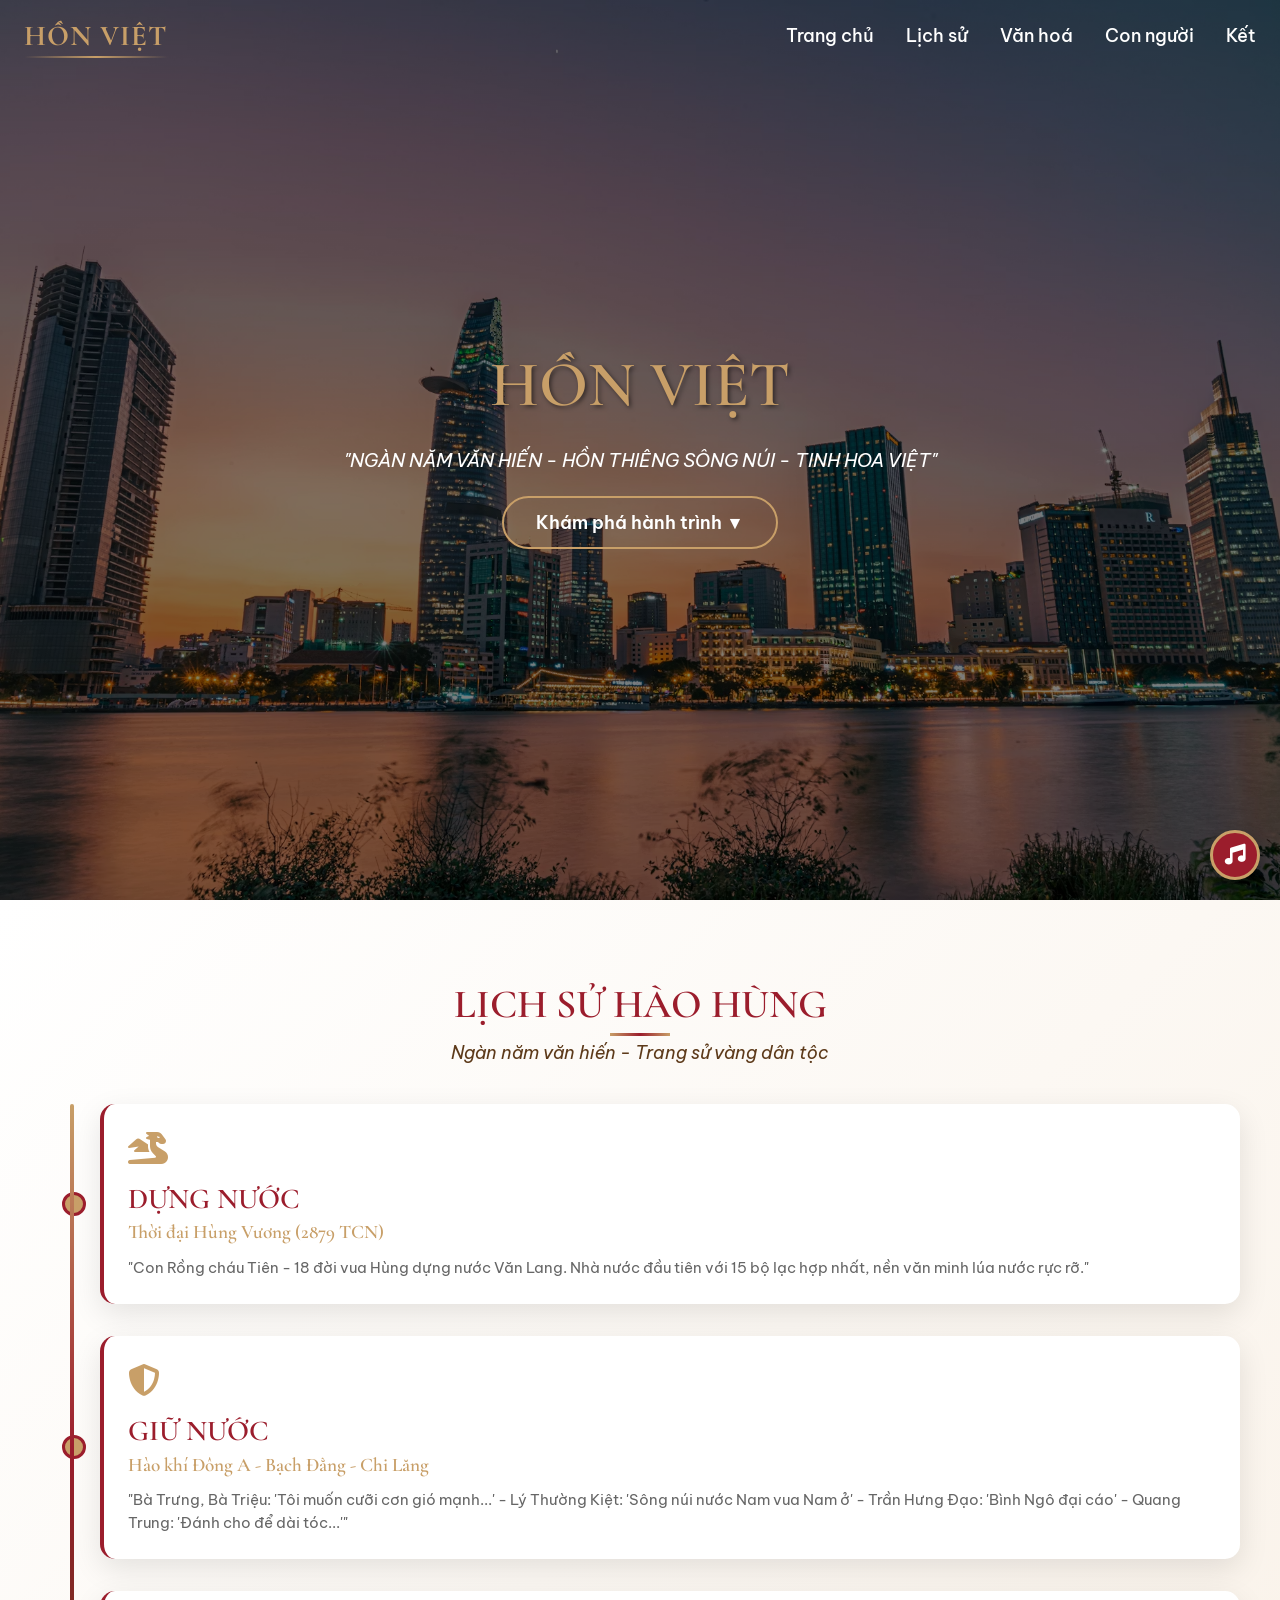
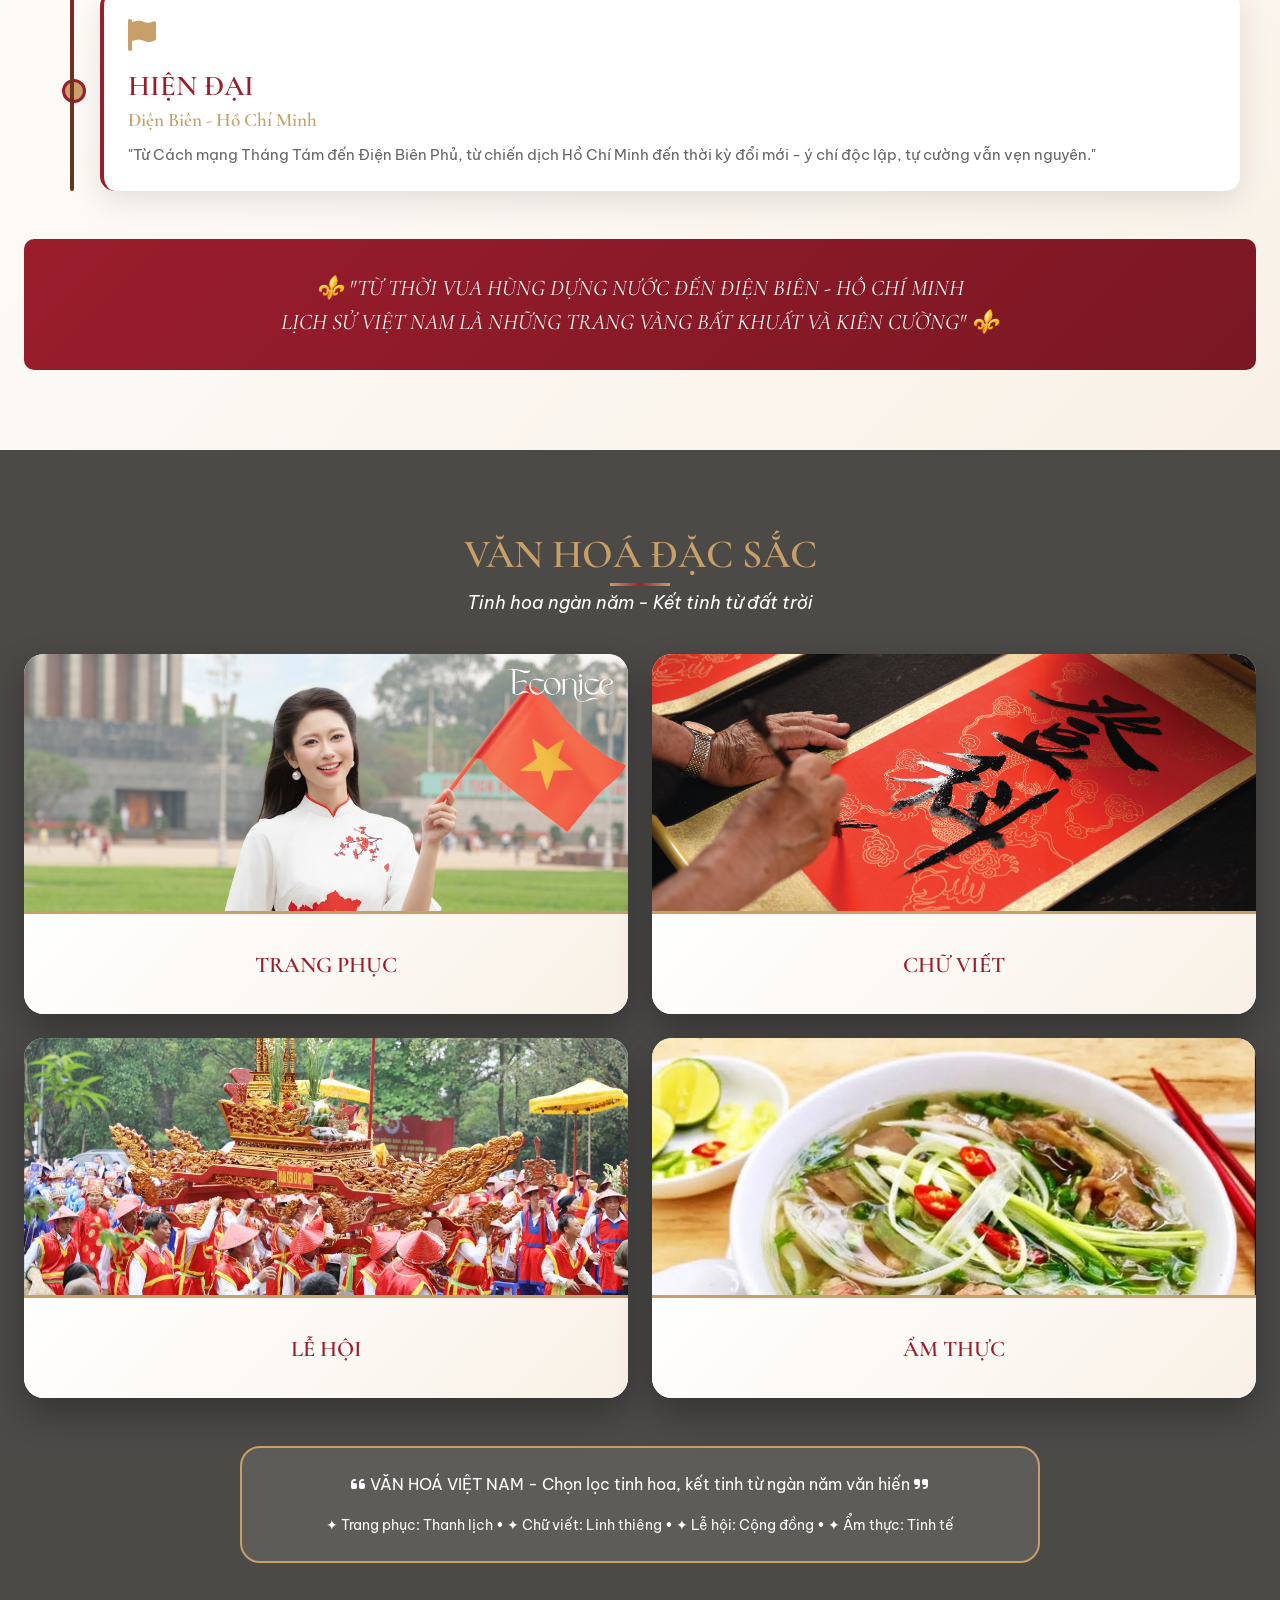
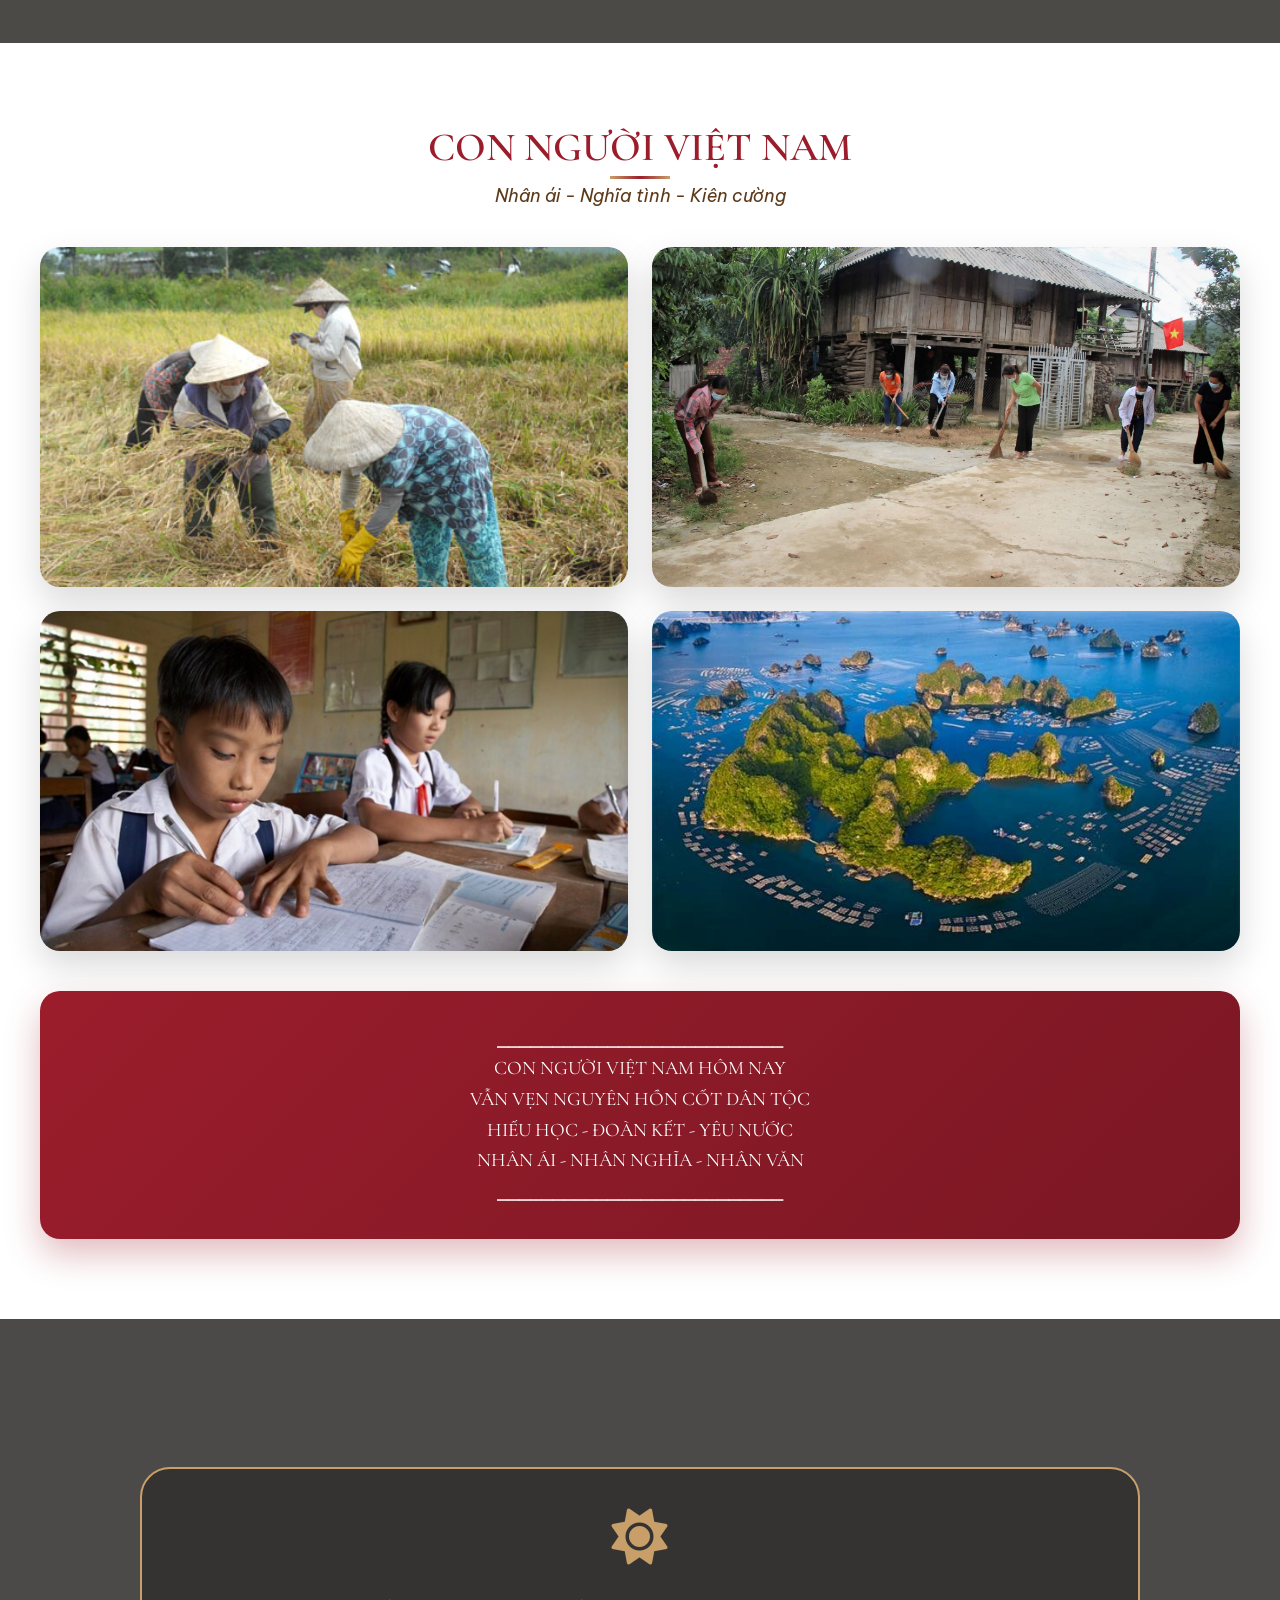
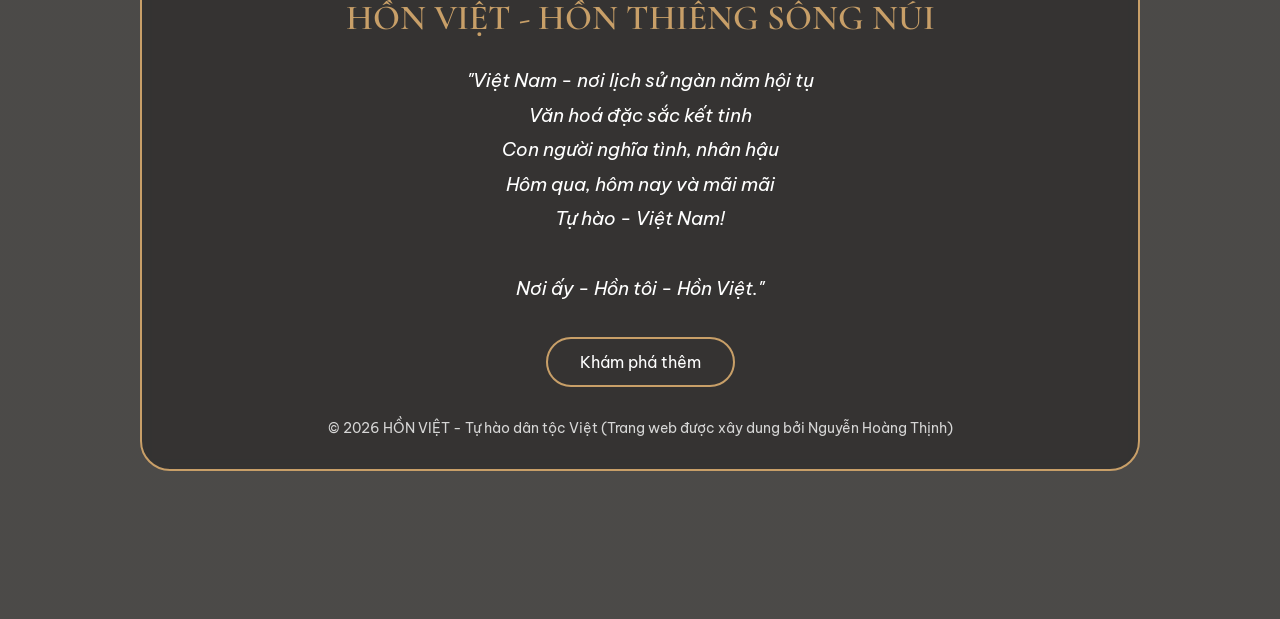
==== HoangThinh/index.html @ 5cba915f "Add files via upload" ====
<!DOCTYPE html>
<html lang="vi">
<head>
    <meta charset="UTF-8">
    <meta name="viewport" content="width=device-width, initial-scale=1.0, maximum-scale=5.0, user-scalable=yes">
    <title>HỒN VIỆT - Tinh hoa dân tộc Việt</title>
    
    <!-- Font Awesome Icons -->
    <link rel="stylesheet" href="https://cdnjs.cloudflare.com/ajax/libs/font-awesome/6.4.0/css/all.min.css">
    
    <!-- Google Fonts -->
    <link href="https://fonts.googleapis.com/css2?family=Be+Vietnam+Pro:wght@300;400;500;600;700&family=Cormorant+Garamond:wght@400;500;600;700&display=swap" rel="stylesheet">
    
    <!-- AOS Animation Library -->
    <link href="https://unpkg.com/aos@2.3.1/dist/aos.css" rel="stylesheet">
    <link rel="icon" href="logo/logo.png" type="image/png">
    <style>
        /* RESET & BASE STYLES */
        * {
            margin: 0;
            padding: 0;
            box-sizing: border-box;
        }

        :root {
            --primary-red: #9B1D2C;
            --primary-gold: #C89F68;
            --primary-brown: #5D3A1A;
            --primary-green: #2B5E2B;
            --light-cream: #FDF8F0;
            --dark: #1E1E1E;
            --text-dark: #2C1810;
        }

        html {
            scroll-behavior: smooth;
        }

        body {
            font-family: 'Be Vietnam Pro', sans-serif;
            color: var(--text-dark);
            background-color: var(--light-cream);
            overflow-x: hidden;
            width: 100%;
        }

        h1, h2, h3, h4 {
            font-family: 'Cormorant Garamond', serif;
            font-weight: 600;
        }

        /* CUSTOM SCROLLBAR */
        ::-webkit-scrollbar {
            width: 6px;
        }

        ::-webkit-scrollbar-track {
            background: var(--light-cream);
        }

        ::-webkit-scrollbar-thumb {
            background: var(--primary-red);
            border-radius: 5px;
        }

        /* NAVIGATION */
        .navbar {
            position: fixed;
            top: 0;
            left: 0;
            width: 100%;
            padding: 1rem 1.5rem;
            display: flex;
            justify-content: space-between;
            align-items: center;
            z-index: 1000;
            transition: all 0.4s ease;
            background: transparent;
        }

        .navbar.scrolled {
            background: rgba(30, 30, 30, 0.95);
            padding: 0.8rem 1.5rem;
            backdrop-filter: blur(10px);
            box-shadow: 0 2px 20px rgba(0,0,0,0.1);
        }

        .logo {
            font-size: 1.8rem;
            font-weight: 700;
            font-family: 'Cormorant Garamond', serif;
            color: var(--primary-gold);
            text-decoration: none;
            letter-spacing: 1px;
            position: relative;
            z-index: 1001;
        }

        .logo::after {
            content: '';
            position: absolute;
            bottom: -5px;
            left: 0;
            width: 100%;
            height: 2px;
            background: linear-gradient(90deg, transparent, var(--primary-gold), transparent);
        }

        /* Hamburger Menu Button */
        .menu-toggle {
            display: none;
            background: transparent;
            border: none;
            color: white;
            font-size: 1.8rem;
            cursor: pointer;
            z-index: 1001;
            transition: all 0.3s ease;
        }

        .nav-links {
            display: flex;
            gap: 2rem;
        }

        .nav-links a {
            color: white;
            text-decoration: none;
            font-size: 1.1rem;
            font-weight: 500;
            transition: all 0.3s ease;
            position: relative;
            padding: 0.5rem 0;
        }

        .nav-links a::before {
            content: '';
            position: absolute;
            bottom: 0;
            left: 0;
            width: 0;
            height: 2px;
            background: var(--primary-gold);
            transition: width 0.3s ease;
        }

        /* SECTIONS */
        section {
            position: relative;
            overflow: hidden;
            width: 100%;
        }

        /* HERO SECTION */
        .hero {
            height: 100vh;
            min-height: 600px;
            background: linear-gradient(rgba(0,0,0,0.5), rgba(0,0,0,0.5)),
                        url('img/nen.png');
            background-size: cover;
            background-position: center;
            background-attachment: scroll;
            display: flex;
            align-items: center;
            justify-content: center;
            text-align: center;
            color: white;
        }

        .hero-content {
            max-width: 800px;
            padding: 1.5rem;
            width: 100%;
        }

        .hero-content h1 {
            font-size: 3.5rem;
            margin-bottom: 0.5rem;
            line-height: 1.2;
            text-shadow: 2px 2px 4px rgba(0,0,0,0.5);
        }

        .hero-content h1 span {
            color: var(--primary-gold);
            display: block;
            font-size: 4rem;
        }

        .hero-content p {
            font-size: 1.2rem;
            margin: 1.5rem 0;
            font-style: italic;
        }

        .hero-btn {
            display: inline-block;
            padding: 0.8rem 2rem;
            background: transparent;
            border: 2px solid var(--primary-gold);
            color: white;
            text-decoration: none;
            font-size: 1.1rem;
            font-weight: 600;
            border-radius: 50px;
            transition: all 0.4s ease;
            position: relative;
            overflow: hidden;
        }

        .hero-btn::before {
            content: '';
            position: absolute;
            top: 0;
            left: -100%;
            width: 100%;
            height: 100%;
            background: var(--primary-gold);
            transition: left 0.4s ease;
            z-index: -1;
        }

        /* SECTION HEADERS */
        .section-header {
            text-align: center;
            margin-bottom: 2.5rem;
            padding: 0 1rem;
        }

        .section-header h2 {
            font-size: 2.5rem;
            color: var(--primary-red);
            margin-bottom: 0.8rem;
            position: relative;
            display: inline-block;
        }

        .section-header h2::after {
            content: '';
            position: absolute;
            bottom: -8px;
            left: 50%;
            transform: translateX(-50%);
            width: 60px;
            height: 3px;
            background: linear-gradient(90deg, var(--primary-gold), var(--primary-red), var(--primary-gold));
        }

        .section-header p {
            font-size: 1.1rem;
            color: var(--primary-brown);
            font-style: italic;
        }

        /* HISTORY SECTION */
        .history {
            padding: 5rem 1.5rem;
            background: linear-gradient(135deg, #fff 0%, #f9f1e7 100%);
        }

        .timeline {
            position: relative;
            max-width: 1200px;
            margin: 0 auto;
        }

        .timeline::after {
            content: '';
            position: absolute;
            width: 4px;
            background: linear-gradient(180deg, var(--primary-gold), var(--primary-red), var(--primary-brown));
            top: 0;
            bottom: 0;
            left: 30px;
            border-radius: 3px;
        }

        .timeline-item {
            padding: 0 0 0 60px;
            position: relative;
            width: 100%;
            margin-bottom: 2rem;
        }

        .timeline-item::before {
            content: '';
            position: absolute;
            width: 18px;
            height: 18px;
            background: var(--primary-gold);
            border: 3px solid var(--primary-red);
            border-radius: 50%;
            top: 50%;
            transform: translateY(-50%);
            left: 22px;
            z-index: 1;
        }

        .timeline-content {
            padding: 1.5rem;
            background: white;
            border-radius: 15px;
            box-shadow: 0 10px 30px rgba(0,0,0,0.1);
            position: relative;
            transition: all 0.3s ease;
            border-left: 4px solid var(--primary-red);
            cursor: pointer;
        }

        .timeline-content:active {
            transform: scale(0.98);
            background: #f9f9f9;
        }

        .timeline-content h3 {
            font-size: 1.8rem;
            color: var(--primary-red);
            margin-bottom: 0.3rem;
        }

        .timeline-content h4 {
            font-size: 1.2rem;
            color: var(--primary-gold);
            margin-bottom: 0.8rem;
        }

        .timeline-content p {
            font-size: 0.95rem;
            line-height: 1.5;
            color: #666;
        }

        .timeline-icon {
            font-size: 2rem;
            color: var(--primary-gold);
            margin-bottom: 0.8rem;
        }

        .history-quote {
            text-align: center;
            margin-top: 3rem;
            padding: 2rem 1rem;
            background: linear-gradient(135deg, var(--primary-red) 0%, #7a1723 100%);
            color: white;
            border-radius: 10px;
        }

        .history-quote p {
            font-size: 1.4rem;
            font-family: 'Cormorant Garamond', serif;
            font-style: italic;
            line-height: 1.5;
        }

        /* CULTURE SECTION */
        .culture {
            padding: 5rem 1.5rem;
            background: url('img/lang_xom.png') fixed;
            background-size: cover;
            background-position: center;
            position: relative;
        }

        .culture::before {
            content: '';
            position: absolute;
            top: 0;
            left: 0;
            width: 100%;
            height: 100%;
            background: rgba(0,0,0,0.7);
        }

        .culture-grid {
            position: relative;
            z-index: 2;
            display: grid;
            grid-template-columns: repeat(2, 1fr);
            gap: 1.5rem;
            max-width: 1400px;
            margin: 0 auto;
        }

        /* CULTURE CARDS - CẢI TIẾN MẶT SAU LÀ ẢNH MỜ */
        .culture-card {
            height: 340px;
            cursor: pointer;
            position: relative;
            perspective: 1500px;
        }

        .card-inner {
            position: relative;
            width: 100%;
            height: 100%;
            text-align: center;
            transition: transform 0.8s;
            transform-style: preserve-3d;
            border-radius: 20px;
            box-shadow: 0 15px 35px rgba(0,0,0,0.3);
        }

        .culture-card.tapped .card-inner {
            transform: rotateY(180deg);
        }

        .card-front, .card-back {
            position: absolute;
            width: 100%;
            height: 100%;
            backface-visibility: hidden;
            border-radius: 20px;
            overflow: hidden;
        }

        .card-front {
            background: white;
            display: flex;
            flex-direction: column;
        }

        .card-front img {
            width: 100%;
            height: 240px;
            object-fit: cover;
            object-position: center top;
            display: block;
            border-bottom: 3px solid var(--primary-gold);
        }

        .card-front h3 {
            padding: 1rem;
            font-size: 1.4rem;
            color: var(--primary-red);
            background: linear-gradient(135deg, #fff, #f9f1e7);
            flex: 1;
            display: flex;
            align-items: center;
            justify-content: center;
            margin: 0;
        }

        /* MẶT SAU - ẢNH MỜ */
        .card-back {
            transform: rotateY(180deg);
            position: relative;
            display: flex;
            flex-direction: column;
            justify-content: center;
            align-items: center;
            text-align: center;
            padding: 1.8rem 1.5rem;
        }

        /* Ảnh nền mờ cho mặt sau */
        .card-back::before {
            content: '';
            position: absolute;
            top: 0;
            left: 0;
            width: 100%;
            height: 100%;
            background-image: inherit; /* Kế thừa ảnh từ thuộc tính style */
            background-size: cover;
            background-position: center;
            background-repeat: no-repeat;
            filter: blur(5px) brightness(0.5); /* Làm mờ và tối ảnh */
            transform: scale(1.1); /* Phóng to nhẹ để tránh viền mờ */
            z-index: 1;
        }

        /* Lớp phủ tối thêm cho chữ nổi bật */
        .card-back::after {
            content: '';
            position: absolute;
            top: 0;
            left: 0;
            width: 100%;
            height: 100%;
            background: rgba(0, 0, 0, 0.4); /* Lớp phủ tối nhẹ */
            z-index: 2;
        }

        /* Nội dung mặt sau */
        .card-back h3, .card-back p {
            position: relative;
            z-index: 3;
            color: white;
            text-shadow: 2px 2px 4px rgba(0, 0, 0, 0.7); /* Đổ bóng cho chữ */
        }

        .card-back h3 {
            font-size: 1.6rem;
            margin-bottom: 1rem;
            border-bottom: 2px solid var(--primary-gold);
            padding-bottom: 0.5rem;
            width: 100%;
        }

        .card-back p {
            font-size: 0.95rem;
            line-height: 1.6;
            font-style: italic;
        }

        .culture-quote {
            position: relative;
            z-index: 2;
            max-width: 800px;
            margin: 3rem auto 0;
            background: rgba(255,255,255,0.1);
            backdrop-filter: blur(10px);
            border: 2px solid var(--primary-gold);
            border-radius: 20px;
            padding: 1.5rem;
            color: white;
            text-align: center;
        }

        .culture-quote p {
            font-size: 1rem;
            line-height: 1.6;
        }

        /* PEOPLE SECTION */
        .people {
            padding: 5rem 1.5rem;
            background: white;
        }

        .people-grid {
            display: grid;
            grid-template-columns: repeat(2, 1fr);
            gap: 1.5rem;
            max-width: 1200px;
            margin: 0 auto;
        }

        .people-card {
            position: relative;
            height: 320px;
            overflow: hidden;
            border-radius: 20px;
            box-shadow: 0 15px 35px rgba(0,0,0,0.15);
            cursor: pointer;
        }

        .people-card img {
            width: 100%;
            height: 100%;
            object-fit: cover;
            object-position: center top;
            transition: transform 0.8s ease;
            display: block;
        }

        .people-card.tapped img {
            transform: scale(1.1);
        }

        .people-card.tapped .people-overlay {
            bottom: 0;
        }

        .people-overlay {
            position: absolute;
            bottom: -100%;
            left: 0;
            width: 100%;
            padding: 1.5rem 1rem;
            background: linear-gradient(to top, rgba(155,29,44,0.98), rgba(155,29,44,0.8));
            color: white;
            transition: bottom 0.5s ease;
            text-align: center;
        }

        .people-overlay h3 {
            font-size: 1.3rem;
            margin-bottom: 0.5rem;
            color: var(--primary-gold);
        }

        .people-overlay p {
            font-size: 0.9rem;
            line-height: 1.4;
            margin-bottom: 0;
            font-style: italic;
        }

        .people-quote {
            grid-column: span 2;
            text-align: center;
            padding: 2rem 1.5rem;
            background: linear-gradient(135deg, var(--primary-red) 0%, #7a1723 100%);
            color: white;
            border-radius: 20px;
            margin-top: 1rem;
            box-shadow: 0 15px 35px rgba(155,29,44,0.3);
        }

        .people-quote p {
            font-size: 1.2rem;
            font-family: 'Cormorant Garamond', serif;
            line-height: 1.6;
        }

        /* CONCLUSION SECTION */
        .conclusion {
            min-height: 100vh;
            height: auto;
            background: linear-gradient(rgba(0,0,0,0.7), rgba(0,0,0,0.7)),
                        url('anh-cua-ban/vietnam-dep.jpg');
            background-size: cover;
            background-position: center;
            background-attachment: scroll;
            display: flex;
            align-items: center;
            justify-content: center;
            text-align: center;
            color: white;
            padding: 5rem 1rem;
        }

        .conclusion-content {
            max-width: 1000px;
            padding: 2rem;
            width: 100%;
            background: rgba(0,0,0,0.3);
            backdrop-filter: blur(5px);
            border-radius: 30px;
            border: 2px solid var(--primary-gold);
        }

        .conclusion-icon {
            font-size: 3.5rem;
            color: var(--primary-gold);
            margin-bottom: 1.5rem;
        }

        .conclusion-content h2 {
            font-size: 2.2rem;
            margin-bottom: 1.5rem;
            color: var(--primary-gold);
        }

        .conclusion-content p {
            font-size: 1.2rem;
            line-height: 1.8;
            margin-bottom: 2rem;
            font-style: italic;
        }

        .conclusion-buttons {
            display: flex;
            gap: 1rem;
            justify-content: center;
            flex-wrap: wrap;
        }

        .conclusion-btn {
            padding: 0.8rem 2rem;
            border: 2px solid var(--primary-gold);
            color: white;
            text-decoration: none;
            font-size: 1rem;
            border-radius: 50px;
            transition: all 0.4s ease;
            background: transparent;
            cursor: pointer;
        }

        .conclusion-btn-primary {
            background: var(--primary-gold);
            color: var(--dark);
            border: none;
        }

        .copyright {
            margin-top: 2rem;
            font-size: 0.9rem;
            opacity: 0.8;
        }

        /* MUSIC PLAYER */
        .music-player {
            position: fixed;
            bottom: 20px;
            right: 20px;
            z-index: 1000;
        }

        .music-btn {
            width: 50px;
            height: 50px;
            border-radius: 50%;
            background: var(--primary-red);
            border: 3px solid var(--primary-gold);
            color: white;
            font-size: 1.3rem;
            cursor: pointer;
            transition: all 0.4s ease;
            box-shadow: 0 5px 15px rgba(0,0,0,0.3);
        }

        .music-btn:active {
            transform: scale(0.9);
        }

        /* LOADING ANIMATION */
        .loading {
            position: fixed;
            top: 0;
            left: 0;
            width: 100%;
            height: 100%;
            background: var(--light-cream);
            display: flex;
            justify-content: center;
            align-items: center;
            z-index: 9999;
            transition: opacity 0.5s ease;
        }

        .loading.hidden {
            opacity: 0;
            pointer-events: none;
        }

        .loading-spinner {
            width: 60px;
            height: 60px;
            border: 5px solid var(--primary-gold);
            border-top-color: var(--primary-red);
            border-radius: 50%;
            animation: spin 1s linear infinite;
        }

        @keyframes spin {
            to { transform: rotate(360deg); }
        }

        /* HOVER STYLES */
        @media (hover: hover) and (pointer: fine) {
            .nav-links a:hover::before {
                width: 100%;
            }
            
            .nav-links a:hover {
                color: var(--primary-gold);
            }
            
            .hero-btn:hover::before {
                left: 0;
            }
            
            .hero-btn:hover {
                color: var(--dark);
            }
            
            .timeline-content:hover {
                transform: translateY(-5px);
                box-shadow: 0 20px 40px rgba(155,29,44,0.2);
            }
            
            .culture-card:hover .card-inner {
                transform: rotateY(180deg);
            }
            
            .people-card:hover .people-overlay {
                bottom: 0;
            }
            
            .people-card:hover img {
                transform: scale(1.1);
            }
            
            .conclusion-btn:hover {
                background: var(--primary-gold);
                color: var(--dark);
                transform: translateY(-3px);
                box-shadow: 0 10px 20px rgba(200,159,104,0.3);
            }
            
            .music-btn:hover {
                transform: scale(1.1) rotate(360deg);
                background: var(--primary-gold);
            }
        }

        /* RESPONSIVE STYLES */
        @media (max-width: 768px) {
            .menu-toggle {
                display: block;
            }

            .nav-links {
                position: fixed;
                top: 0;
                right: -100%;
                width: 70%;
                max-width: 300px;
                height: 100vh;
                background: rgba(30, 30, 30, 0.98);
                backdrop-filter: blur(10px);
                flex-direction: column;
                justify-content: center;
                align-items: center;
                gap: 2rem;
                transition: right 0.3s ease;
                padding: 2rem;
                box-shadow: -5px 0 20px rgba(0,0,0,0.3);
            }

            .nav-links.active {
                right: 0;
            }

            .nav-links a {
                font-size: 1.2rem;
            }

            .menu-overlay {
                position: fixed;
                top: 0;
                left: 0;
                width: 100%;
                height: 100%;
                background: rgba(0,0,0,0.5);
                z-index: 999;
                opacity: 0;
                visibility: hidden;
                transition: all 0.3s ease;
            }

            .menu-overlay.active {
                opacity: 1;
                visibility: visible;
            }
        }

        @media (max-width: 640px) {
            .navbar {
                padding: 0.8rem 1rem;
            }
            
            .logo {
                font-size: 1.5rem;
            }
            
            .hero-content h1 {
                font-size: 2.5rem;
            }
            
            .hero-content h1 span {
                font-size: 3rem;
            }
            
            .hero-content p {
                font-size: 1rem;
            }
            
            .section-header h2 {
                font-size: 2rem;
            }
            
            .section-header p {
                font-size: 0.95rem;
            }
            
            .culture-grid {
                grid-template-columns: 1fr;
                gap: 1rem;
            }
            
            .culture-card {
                height: 300px;
            }
            
            .card-front img {
                height: 200px;
            }
            
            .card-front h3 {
                font-size: 1.2rem;
                padding: 0.8rem;
            }
            
            .card-back {
                padding: 1.5rem 1rem;
            }
            
            .card-back h3 {
                font-size: 1.4rem;
            }
            
            .people-grid {
                grid-template-columns: 1fr;
                gap: 1rem;
            }
            
            .people-card {
                height: 280px;
            }
            
            .people-quote {
                grid-column: span 1;
            }
            
            .people-quote p {
                font-size: 1rem;
            }
            
            .conclusion-content {
                padding: 1.5rem;
            }
            
            .conclusion-content h2 {
                font-size: 1.8rem;
            }
            
            .conclusion-content p {
                font-size: 1rem;
                line-height: 1.6;
            }
            
            .conclusion-buttons {
                flex-direction: column;
                align-items: center;
            }
            
            .conclusion-btn {
                width: 100%;
                max-width: 250px;
                padding: 0.7rem 1.5rem;
            }
        }

        @media (min-width: 641px) and (max-width: 768px) {
            .culture-card {
                height: 320px;
            }
            
            .card-front img {
                height: 220px;
            }
            
            .people-card {
                height: 300px;
            }
        }

        @media (min-width: 1200px) {
            .culture-card {
                height: 360px;
            }
            
            .card-front img {
                height: 260px;
            }
            
            .people-card {
                height: 340px;
            }
        }
    </style>
</head>
<body>
    <!-- LOADING SCREEN -->
    <div class="loading" id="loading">
        <div class="loading-spinner"></div>
    </div>

    <!-- NAVIGATION -->
    <nav class="navbar" id="navbar">
        <a href="#" class="logo">HỒN VIỆT</a>
        
        <!-- Hamburger Menu Button -->
        <button class="menu-toggle" id="menuToggle">
            <i class="fas fa-bars"></i>
        </button>

        <div class="nav-links" id="navLinks">
            <a href="#home">Trang chủ</a>
            <a href="#history">Lịch sử</a>
            <a href="#culture">Văn hoá</a>
            <a href="#people">Con người</a>
            <a href="#conclusion">Kết</a>
        </div>
    </nav>

    <!-- Menu Overlay -->
    <div class="menu-overlay" id="menuOverlay"></div>

    <!-- HERO SECTION -->
    <section class="hero" id="home">
        <div class="hero-content">
            <h1 data-aos="fade-up">
                <span>HỒN VIỆT</span>
            </h1>
            <p data-aos="fade-up" data-aos-delay="200">"NGÀN NĂM VĂN HIẾN - HỒN THIÊNG SÔNG NÚI - TINH HOA VIỆT"</p>
            <a href="#history" class="hero-btn" data-aos="fade-up" data-aos-delay="400">Khám phá hành trình ▼</a>
        </div>
    </section>

    <!-- HISTORY SECTION -->
    <section class="history" id="history">
        <div class="section-header" data-aos="fade-up">
            <h2>LỊCH SỬ HÀO HÙNG</h2>
            <p>Ngàn năm văn hiến - Trang sử vàng dân tộc</p>
        </div>

        <div class="timeline">
            <div class="timeline-item" data-aos="fade-right">
                <div class="timeline-content" onclick="alert('Thời đại Hùng Vương - 2879 TCN: Nhà nước đầu tiên của dân tộc')">
                    <div class="timeline-icon">
                        <i class="fas fa-dragon"></i>
                    </div>
                    <h3>DỰNG NƯỚC</h3>
                    <h4>Thời đại Hùng Vương (2879 TCN)</h4>
                    <p>"Con Rồng cháu Tiên - 18 đời vua Hùng dựng nước Văn Lang. Nhà nước đầu tiên với 15 bộ lạc hợp nhất, nền văn minh lúa nước rực rỡ."</p>
                </div>
            </div>

            <div class="timeline-item" data-aos="fade-left">
                <div class="timeline-content" onclick="alert('Các cuộc kháng chiến vĩ đại: Bạch Đằng, Chi Lăng, Đống Đa...')">
                    <div class="timeline-icon">
                        <i class="fas fa-shield-alt"></i>
                    </div>
                    <h3>GIỮ NƯỚC</h3>
                    <h4>Hào khí Đông A - Bạch Đằng - Chi Lăng</h4>
                    <p>"Bà Trưng, Bà Triệu: 'Tôi muốn cưỡi cơn gió mạnh...' - Lý Thường Kiệt: 'Sông núi nước Nam vua Nam ở' - Trần Hưng Đạo: 'Bình Ngô đại cáo' - Quang Trung: 'Đánh cho để dài tóc...'"</p>
                </div>
            </div>

            <div class="timeline-item" data-aos="fade-right">
                <div class="timeline-content" onclick="alert('Thời đại Hồ Chí Minh: Điện Biên Phủ, Độc lập, Thống nhất')">
                    <div class="timeline-icon">
                        <i class="fas fa-flag"></i>
                    </div>
                    <h3>HIỆN ĐẠI</h3>
                    <h4>Điện Biên - Hồ Chí Minh</h4>
                    <p>"Từ Cách mạng Tháng Tám đến Điện Biên Phủ, từ chiến dịch Hồ Chí Minh đến thời kỳ đổi mới - ý chí độc lập, tự cường vẫn vẹn nguyên."</p>
                </div>
            </div>
        </div>

        <div class="history-quote" data-aos="zoom-in">
            <p>⚜️ "TỪ THỜI VUA HÙNG DỰNG NƯỚC ĐẾN ĐIỆN BIÊN - HỒ CHÍ MINH<br>LỊCH SỬ VIỆT NAM LÀ NHỮNG TRANG VÀNG BẤT KHUẤT VÀ KIÊN CƯỜNG" ⚜️</p>
        </div>
    </section>

    <!-- CULTURE SECTION - MẶT SAU LÀ ẢNH MỜ -->
    <section class="culture" id="culture">
        <div class="section-header" data-aos="fade-up">
            <h2 style="color: var(--primary-gold);">VĂN HOÁ ĐẶC SẮC</h2>
            <p style="color: white;">Tinh hoa ngàn năm - Kết tinh từ đất trời</p>
        </div>

        <div class="culture-grid">
            <div class="culture-card" data-aos="flip-left">
                <div class="card-inner">
                    <div class="card-front">
                        <img src="img/aodai.png" alt="Áo dài" loading="lazy">
                        <h3>TRANG PHỤC</h3>
                    </div>
                    <div class="card-back" style="background-image: url('img/aodai.png');">
                        <!-- Ảnh nền mờ tự động hiển thị từ CSS ::before -->
                        <h3>ÁO DÀI</h3>
                        <p>"Tinh hoa hội tụ - Sự giao thoa giữa truyền thống và hiện đại. Vẻ đẹp dịu dàng, thanh lịch của người phụ nữ Việt."</p>
                    </div>
                </div>
            </div>

            <div class="culture-card" data-aos="flip-left" data-aos-delay="100">
                <div class="card-inner">
                    <div class="card-front">
                        <img src="img/chu_han.png" alt="Thư pháp" loading="lazy">
                        <h3>CHỮ VIẾT</h3>
                    </div>
                    <div class="card-back" style="background-image: url('img/chu_han.png');">
                        <h3>THƯ PHÁP</h3>
                        <p>"Linh hồn ngôn ngữ - Từ chữ Hán Nôm đến chữ Quốc ngữ. Lưu giữ tinh hoa ngàn đời cha ông."</p>
                    </div>
                </div>
            </div>

            <div class="culture-card" data-aos="flip-left" data-aos-delay="200">
                <div class="card-inner">
                    <div class="card-front">
                        <img src="img/gio_to2.png" alt="Lễ hội" loading="lazy">
                        <h3>LỄ HỘI</h3>
                    </div>
                    <div class="card-back" style="background-image: url('img/gio_to.png');">
                        <h3>GIỖ TỔ HÙNG VƯƠNG</h3>
                        <p>"Đạo lý uống nước nhớ nguồn - Kết nối quá khứ với hiện tại, linh thiêng và cộng đồng."</p>
                    </div>
                </div>
            </div>

            <div class="culture-card" data-aos="flip-left" data-aos-delay="300">
                <div class="card-inner">
                    <div class="card-front">
                        <img src="img/pho.png" alt="Phở" loading="lazy">
                        <h3>ẨM THỰC</h3>
                    </div>
                    <div class="card-back" style="background-image: url('img/pho.png');">
                        <h3>PHỞ - QUỐC HỒN</h3>
                        <p>"Tinh hoa đất trời - Tinh tế trong từng nguyên liệu, đậm đà hương vị quê hương."</p>
                    </div>
                </div>
            </div>
        </div>

        <div class="culture-quote" data-aos="fade-up">
            <p><i class="fas fa-quote-left"></i> VĂN HOÁ VIỆT NAM - Chọn lọc tinh hoa, kết tinh từ ngàn năm văn hiến <i class="fas fa-quote-right"></i></p>
            <p style="margin-top: 1rem; font-size: 0.9rem;">✦ Trang phục: Thanh lịch • ✦ Chữ viết: Linh thiêng • ✦ Lễ hội: Cộng đồng • ✦ Ẩm thực: Tinh tế</p>
        </div>
    </section>

    <!-- PEOPLE SECTION -->
    <section class="people" id="people">
        <div class="section-header" data-aos="fade-up">
            <h2>CON NGƯỜI VIỆT NAM</h2>
            <p>Nhân ái - Nghĩa tình - Kiên cường</p>
        </div>

        <div class="people-grid">
            <div class="people-card" data-aos="zoom-in">
                <img src="img/nong_dan.png" alt="Người nông dân" loading="lazy">
                <div class="people-overlay">
                    <h3>CHĂM CHỈ - CẦN CÙ</h3>
                    <p>"Từ ruộng đồng đến công xưởng, bàn tay và khối óc người Việt không ngừng sáng tạo."</p>
                </div>
            </div>

            <div class="people-card" data-aos="zoom-in" data-aos-delay="100">
                <img src="img/doan_ket.png" alt="Làng xóm" loading="lazy">
                <div class="people-overlay">
                    <h3>ĐOÀN KẾT</h3>
                    <p>"Lá lành đùm lá rách - Tình làng nghĩa xóm, tương thân tương ái."</p>
                </div>
            </div>

            <div class="people-card" data-aos="zoom-in">
                <img src="img/hoc_sinh.png" alt="Học sinh" loading="lazy">
                <div class="people-overlay">
                    <h3>HIẾU HỌC</h3>
                    <p>"Tôn sư trọng đạo - Một thời 'Khoa cử' cha ông, ngày nay vươn ra thế giới."</p>
                </div>
            </div>

            <div class="people-card" data-aos="zoom-in" data-aos-delay="200">
                <img src="img/bien_dao.png" alt="Biển đảo" loading="lazy">
                <div class="people-overlay">
                    <h3>YÊU NƯỚC</h3>
                    <p>"Âm thầm mà mạnh liệt - Sẵn sàng hy sinh vì màu cờ sắc áo."</p>
                </div>
            </div>

            <div class="people-quote" data-aos="fade-up">
                <p>⎯⎯⎯⎯⎯⎯⎯⎯⎯⎯⎯⎯⎯⎯⎯⎯⎯⎯⎯⎯⎯⎯⎯⎯⎯⎯<br>
                CON NGƯỜI VIỆT NAM HÔM NAY<br>
                VẪN VẸN NGUYÊN HỒN CỐT DÂN TỘC<br>
                HIẾU HỌC - ĐOÀN KẾT - YÊU NƯỚC<br>
                NHÂN ÁI - NHÂN NGHĨA - NHÂN VĂN<br>
                ⎯⎯⎯⎯⎯⎯⎯⎯⎯⎯⎯⎯⎯⎯⎯⎯⎯⎯⎯⎯⎯⎯⎯⎯⎯⎯</p>
            </div>
        </div>
    </section>

    <!-- CONCLUSION SECTION -->
    <section class="conclusion" id="conclusion">
        <div class="conclusion-content" data-aos="fade-up">
            <div class="conclusion-icon">
                <i class="fas fa-sun"></i>
            </div>
            <h2>HỒN VIỆT - HỒN THIÊNG SÔNG NÚI</h2>
            <p>"Việt Nam - nơi lịch sử ngàn năm hội tụ<br>
            Văn hoá đặc sắc kết tinh<br>
            Con người nghĩa tình, nhân hậu<br>
            Hôm qua, hôm nay và mãi mãi<br>
            Tự hào - Việt Nam!<br><br>
            Nơi ấy - Hồn tôi - Hồn Việt."</p>
            
            <div class="conclusion-buttons">
                <a href="#home" class="conclusion-btn">Khám phá thêm</a>
            </div>
            
            <div class="copyright">
                © 2026 HỒN VIỆT - Tự hào dân tộc Việt (Trang web được xây dung bởi Nguyễn Hoàng Thịnh)
            </div>
        </div>
    </section>

    <!-- MUSIC PLAYER -->
    <div class="music-player">
        <button class="music-btn" id="musicBtn">
            <i class="fas fa-music" id="musicIcon"></i>
        </button>
    </div>

    <!-- AUDIO ELEMENT -->
    <audio id="backgroundMusic" loop>
        <source src="music/nhac.mp3" type="audio/mpeg">
    </audio>

    <!-- SCRIPTS -->
    <script src="https://unpkg.com/aos@2.3.1/dist/aos.js"></script>
    
    <script>
        // Initialize AOS
        AOS.init({
            duration: 800,
            once: true,
            offset: 50,
            disable: window.innerWidth < 640
        });

        // Loading screen
        window.addEventListener('load', function() {
            setTimeout(function() {
                document.getElementById('loading').classList.add('hidden');
            }, 800);
        });

        // Navbar scroll effect
        window.addEventListener('scroll', function() {
            const navbar = document.getElementById('navbar');
            if (window.scrollY > 50) {
                navbar.classList.add('scrolled');
            } else {
                navbar.classList.remove('scrolled');
            }
        });

        // Mobile Menu Toggle
        const menuToggle = document.getElementById('menuToggle');
        const navLinks = document.getElementById('navLinks');
        const menuOverlay = document.getElementById('menuOverlay');
        const menuIcon = menuToggle.querySelector('i');

        function toggleMenu() {
            navLinks.classList.toggle('active');
            menuOverlay.classList.toggle('active');
            
            if (navLinks.classList.contains('active')) {
                menuIcon.classList.remove('fa-bars');
                menuIcon.classList.add('fa-times');
                document.body.style.overflow = 'hidden';
            } else {
                menuIcon.classList.remove('fa-times');
                menuIcon.classList.add('fa-bars');
                document.body.style.overflow = '';
            }
        }

        menuToggle.addEventListener('click', toggleMenu);
        menuOverlay.addEventListener('click', toggleMenu);

        navLinks.querySelectorAll('a').forEach(link => {
            link.addEventListener('click', () => {
                if (navLinks.classList.contains('active')) {
                    toggleMenu();
                }
            });
        });

        window.addEventListener('resize', function() {
            if (window.innerWidth > 768) {
                navLinks.classList.remove('active');
                menuOverlay.classList.remove('active');
                menuIcon.classList.remove('fa-times');
                menuIcon.classList.add('fa-bars');
                document.body.style.overflow = '';
            }
        });

        // Smooth scroll
        document.querySelectorAll('a[href^="#"]').forEach(anchor => {
            anchor.addEventListener('click', function(e) {
                e.preventDefault();
                const target = document.querySelector(this.getAttribute('href'));
                if (target) {
                    target.scrollIntoView({
                        behavior: 'smooth',
                        block: 'start'
                    });
                }
            });
        });

        // Music player
        let isPlaying = false;
        const music = document.getElementById('backgroundMusic');
        const musicBtn = document.getElementById('musicBtn');
        const musicIcon = document.getElementById('musicIcon');

        musicBtn.addEventListener('click', function() {
            if (isPlaying) {
                music.pause();
                musicIcon.classList.remove('fa-pause');
                musicIcon.classList.add('fa-music');
            } else {
                music.play().catch(e => console.log("Autoplay prevented:", e));
                musicIcon.classList.remove('fa-music');
                musicIcon.classList.add('fa-pause');
            }
            isPlaying = !isPlaying;
        });

        // Dynamic year
        const yearElement = document.querySelector('.copyright');
        if (yearElement) {
            const currentYear = new Date().getFullYear();
            yearElement.innerHTML = yearElement.innerHTML.replace('2024', currentYear);
        }

        // Active navigation
        const sections = document.querySelectorAll('section');
        const navLinks2 = document.querySelectorAll('.nav-links a');

        window.addEventListener('scroll', () => {
            let current = '';
            const scrollPos = window.pageYOffset + 100;
            
            sections.forEach(section => {
                const sectionTop = section.offsetTop;
                const sectionBottom = sectionTop + section.clientHeight;
                
                if (scrollPos >= sectionTop && scrollPos < sectionBottom) {
                    current = section.getAttribute('id');
                }
            });

            navLinks2.forEach(link => {
                link.classList.remove('active');
                if (link.getAttribute('href') === `#${current}`) {
                    link.classList.add('active');
                }
            });
        });

        // XỬ LÝ TOUCH CHO MOBILE
        const isMobile = window.matchMedia("(max-width: 768px)").matches;
        
        if (isMobile) {
            // Xử lý culture cards
            const cultureCards = document.querySelectorAll('.culture-card');
            cultureCards.forEach(card => {
                card.addEventListener('click', function(e) {
                    e.preventDefault();
                    e.stopPropagation();
                    
                    if (this.classList.contains('tapped')) {
                        this.classList.remove('tapped');
                    } else {
                        cultureCards.forEach(c => c.classList.remove('tapped'));
                        this.classList.add('tapped');
                    }
                });
            });

            // Xử lý people cards
            const peopleCards = document.querySelectorAll('.people-card');
            peopleCards.forEach(card => {
                card.addEventListener('click', function(e) {
                    e.preventDefault();
                    e.stopPropagation();
                    
                    if (this.classList.contains('tapped')) {
                        this.classList.remove('tapped');
                    } else {
                        peopleCards.forEach(c => c.classList.remove('tapped'));
                        this.classList.add('tapped');
                    }
                });
            });

            // Click outside để tắt tapped
            document.addEventListener('click', function(e) {
                if (!e.target.closest('.culture-card')) {
                    cultureCards.forEach(c => c.classList.remove('tapped'));
                }
                if (!e.target.closest('.people-card')) {
                    peopleCards.forEach(c => c.classList.remove('tapped'));
                }
            });
        }

        // Parallax cho desktop
        if (window.innerWidth > 768) {
            window.addEventListener('scroll', () => {
                const scrolled = window.pageYOffset;
                const hero = document.querySelector('.hero');
                if (hero) {
                    hero.style.backgroundPositionY = scrolled * 0.5 + 'px';
                }
            });
        }
    </script>
</body>
</html>
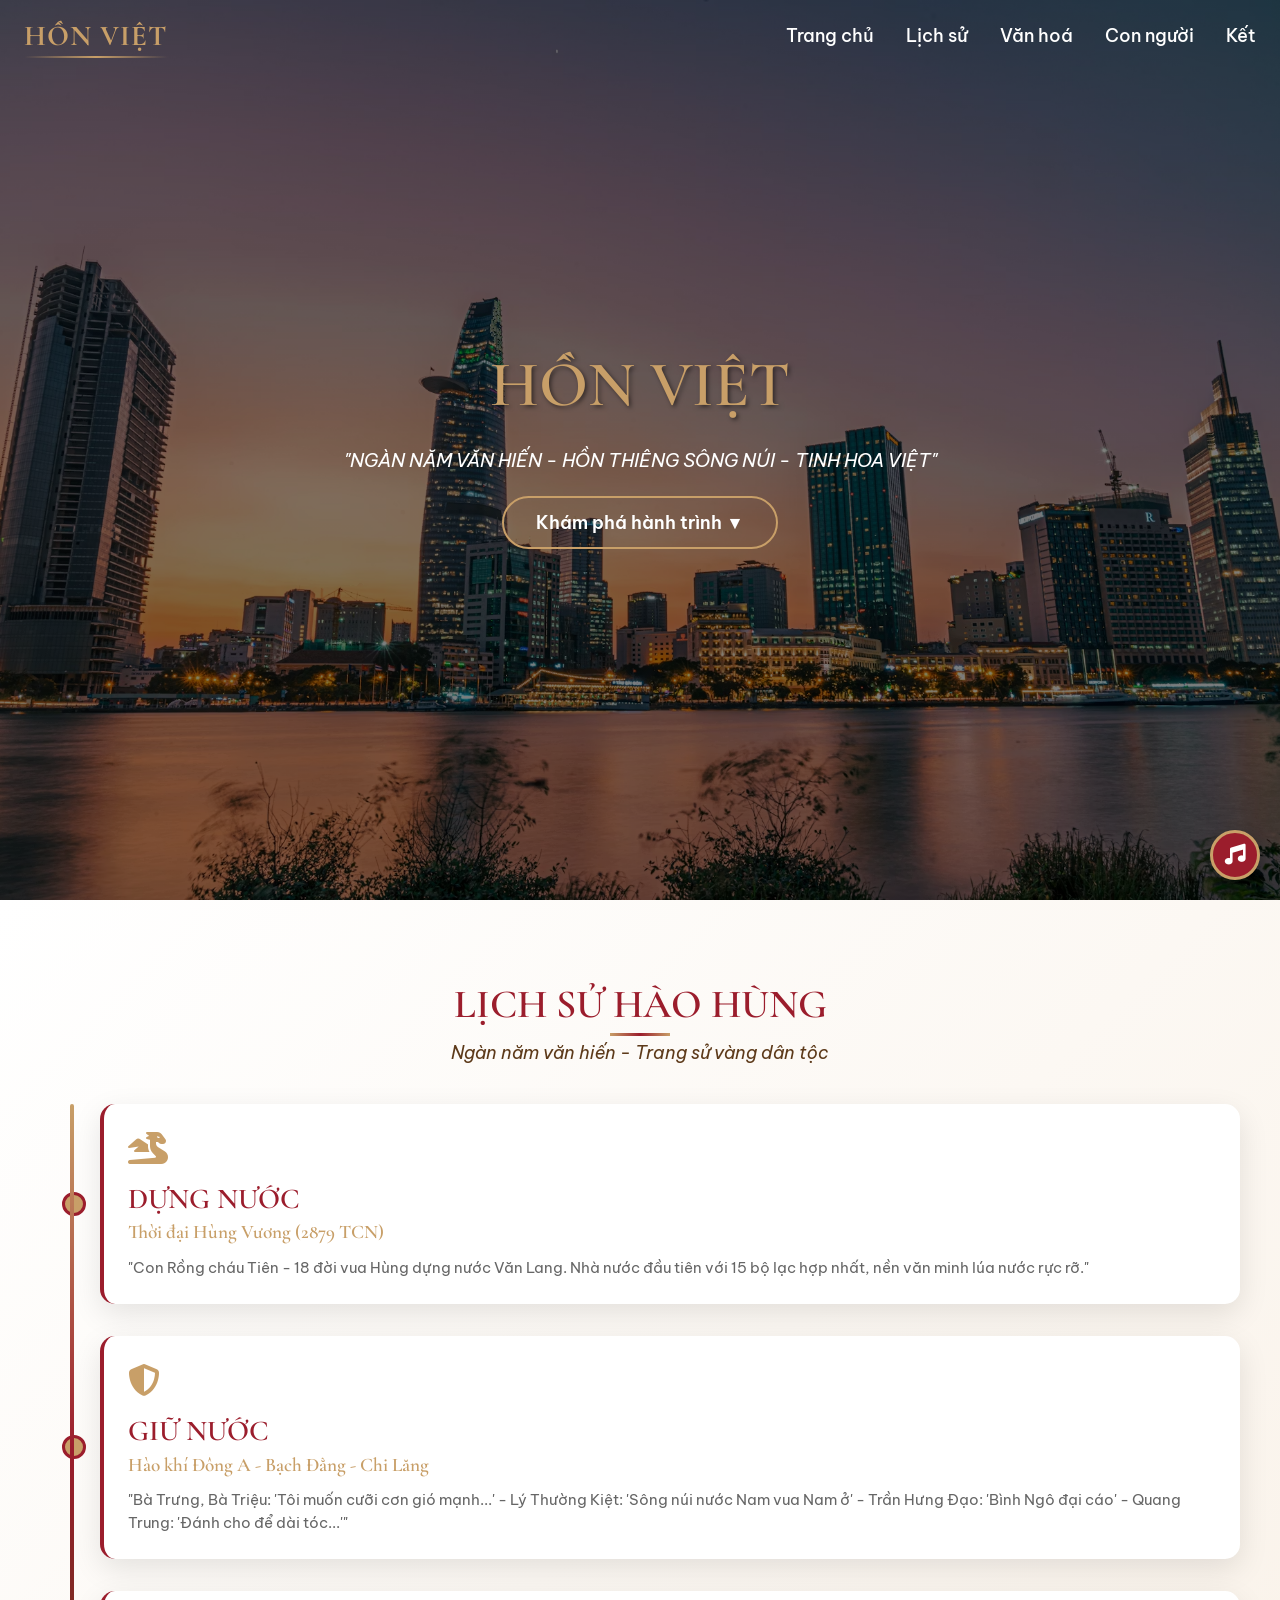
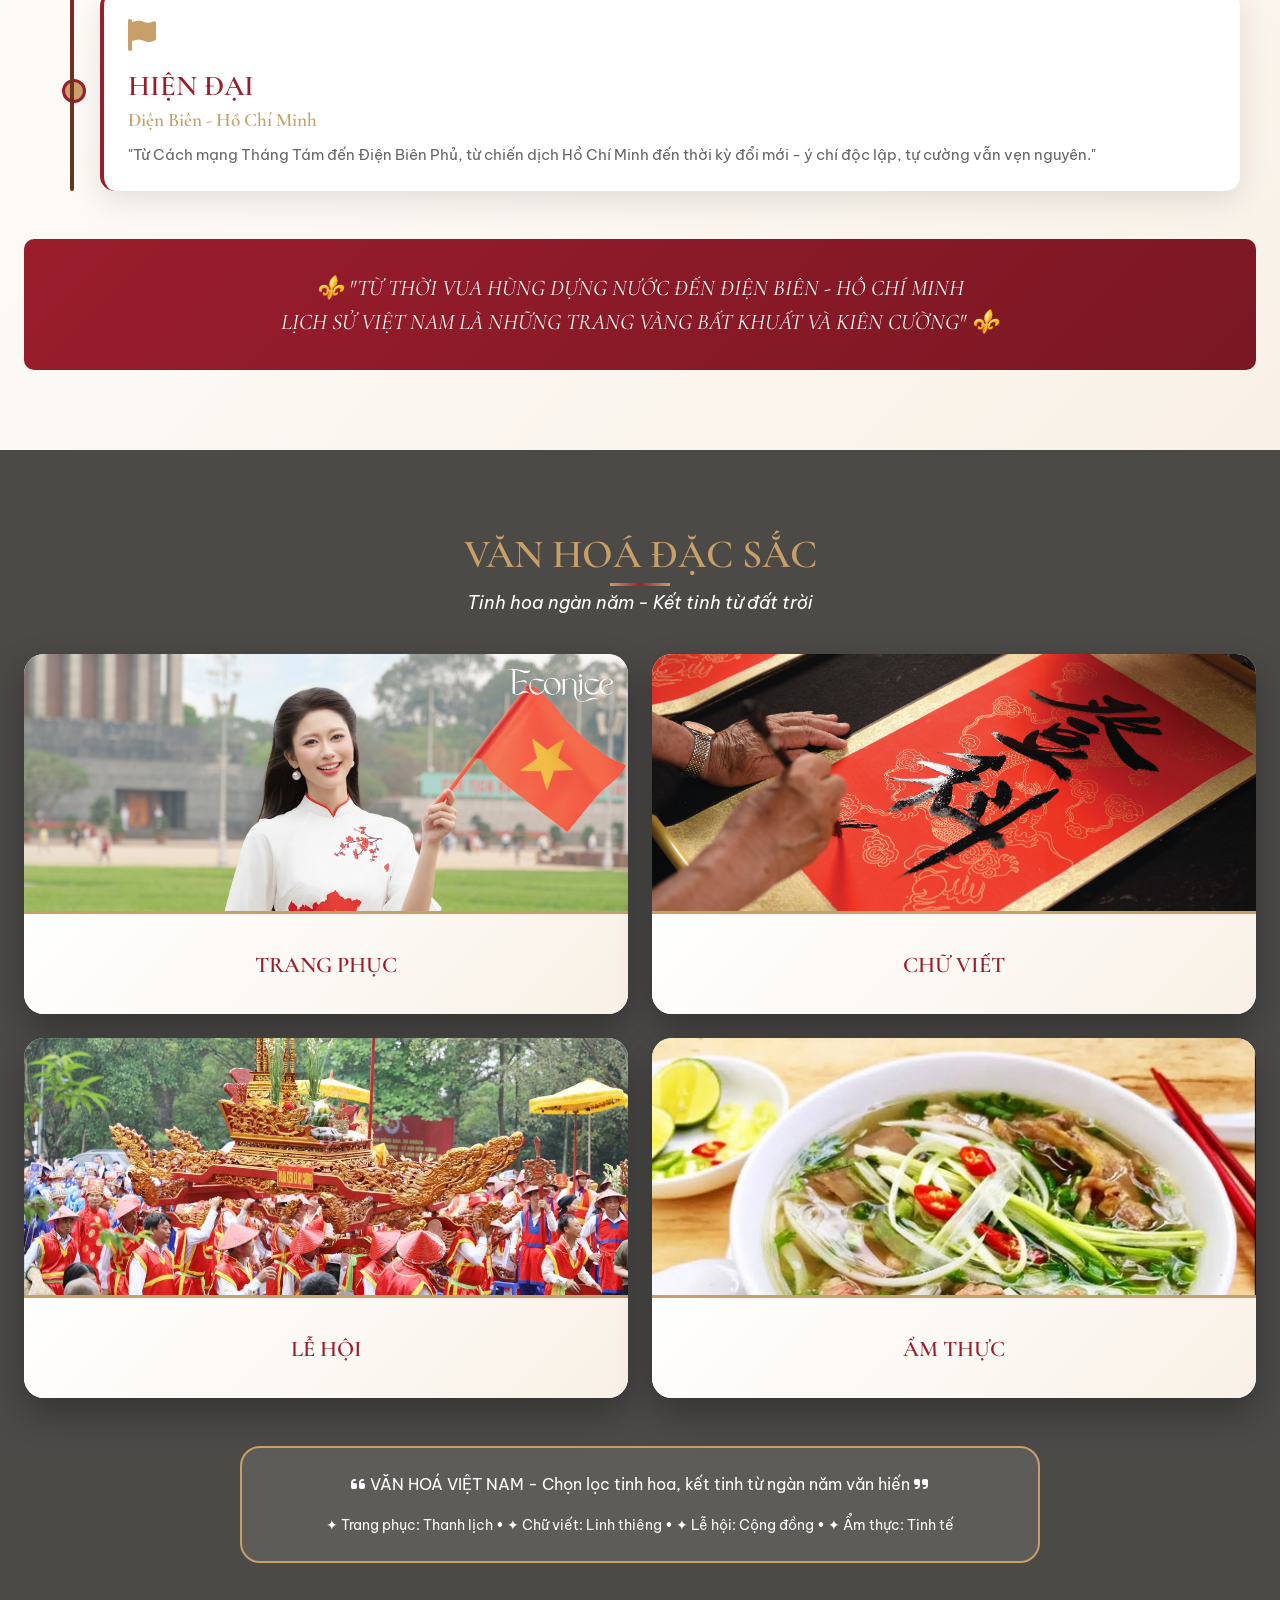
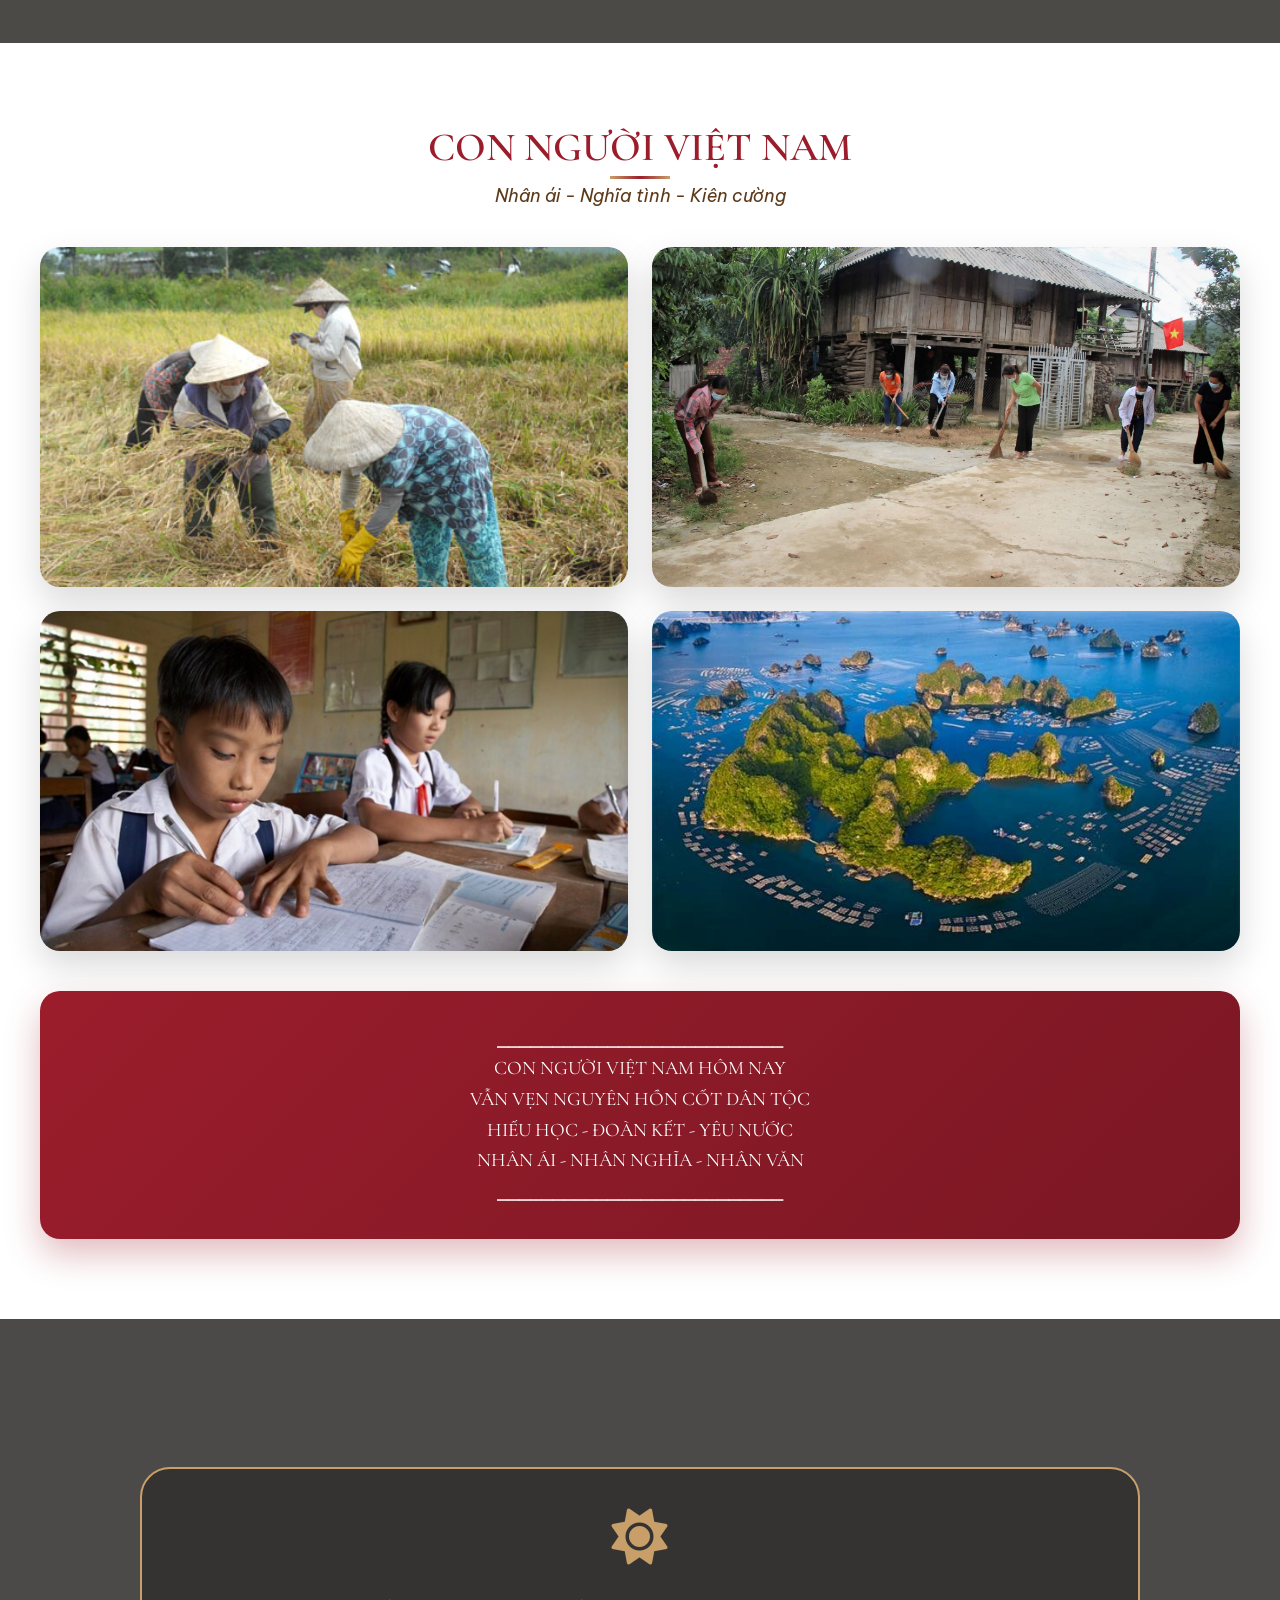
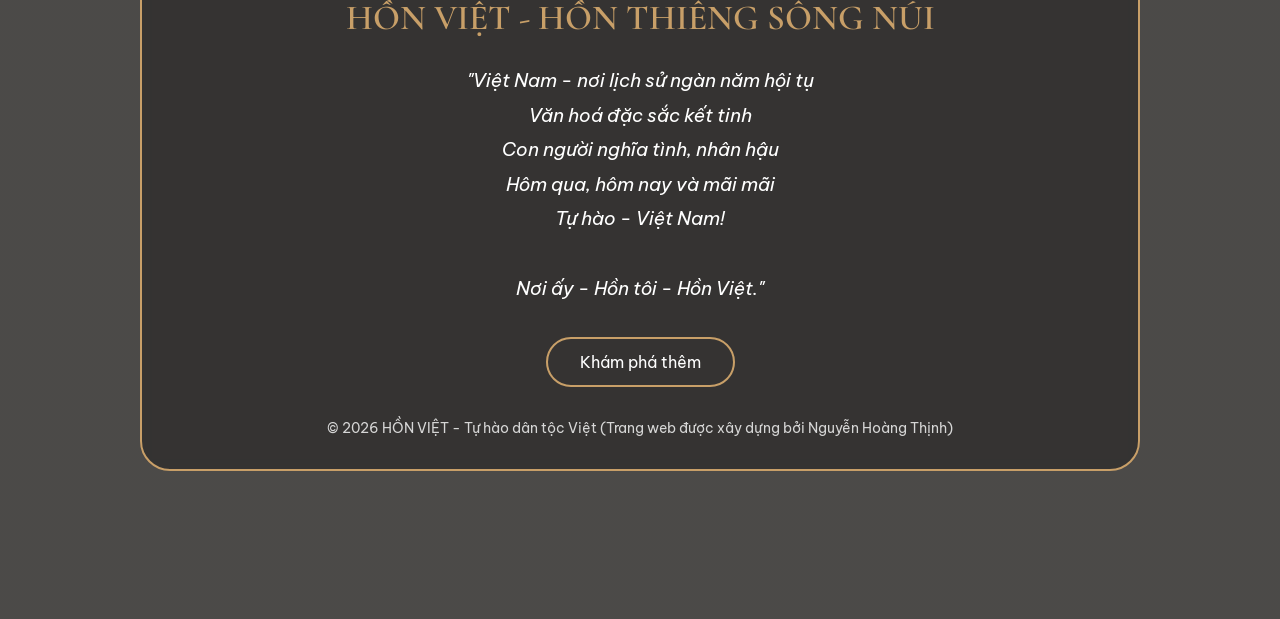
==== commit 5563d941: "Update index.html" ====
--- a/HoangThinh/index.html
+++ b/HoangThinh/index.html
@@ -1186,7 +1186,7 @@
             </div>
             
             <div class="copyright">
-                © 2026 HỒN VIỆT - Tự hào dân tộc Việt (Trang web được xây dung bởi Nguyễn Hoàng Thịnh)
+                © 2026 HỒN VIỆT - Tự hào dân tộc Việt (Trang web được xây dựng bởi Nguyễn Hoàng Thịnh)
             </div>
         </div>
     </section>
@@ -1398,4 +1398,4 @@
         }
     </script>
 </body>
-</html>+</html>
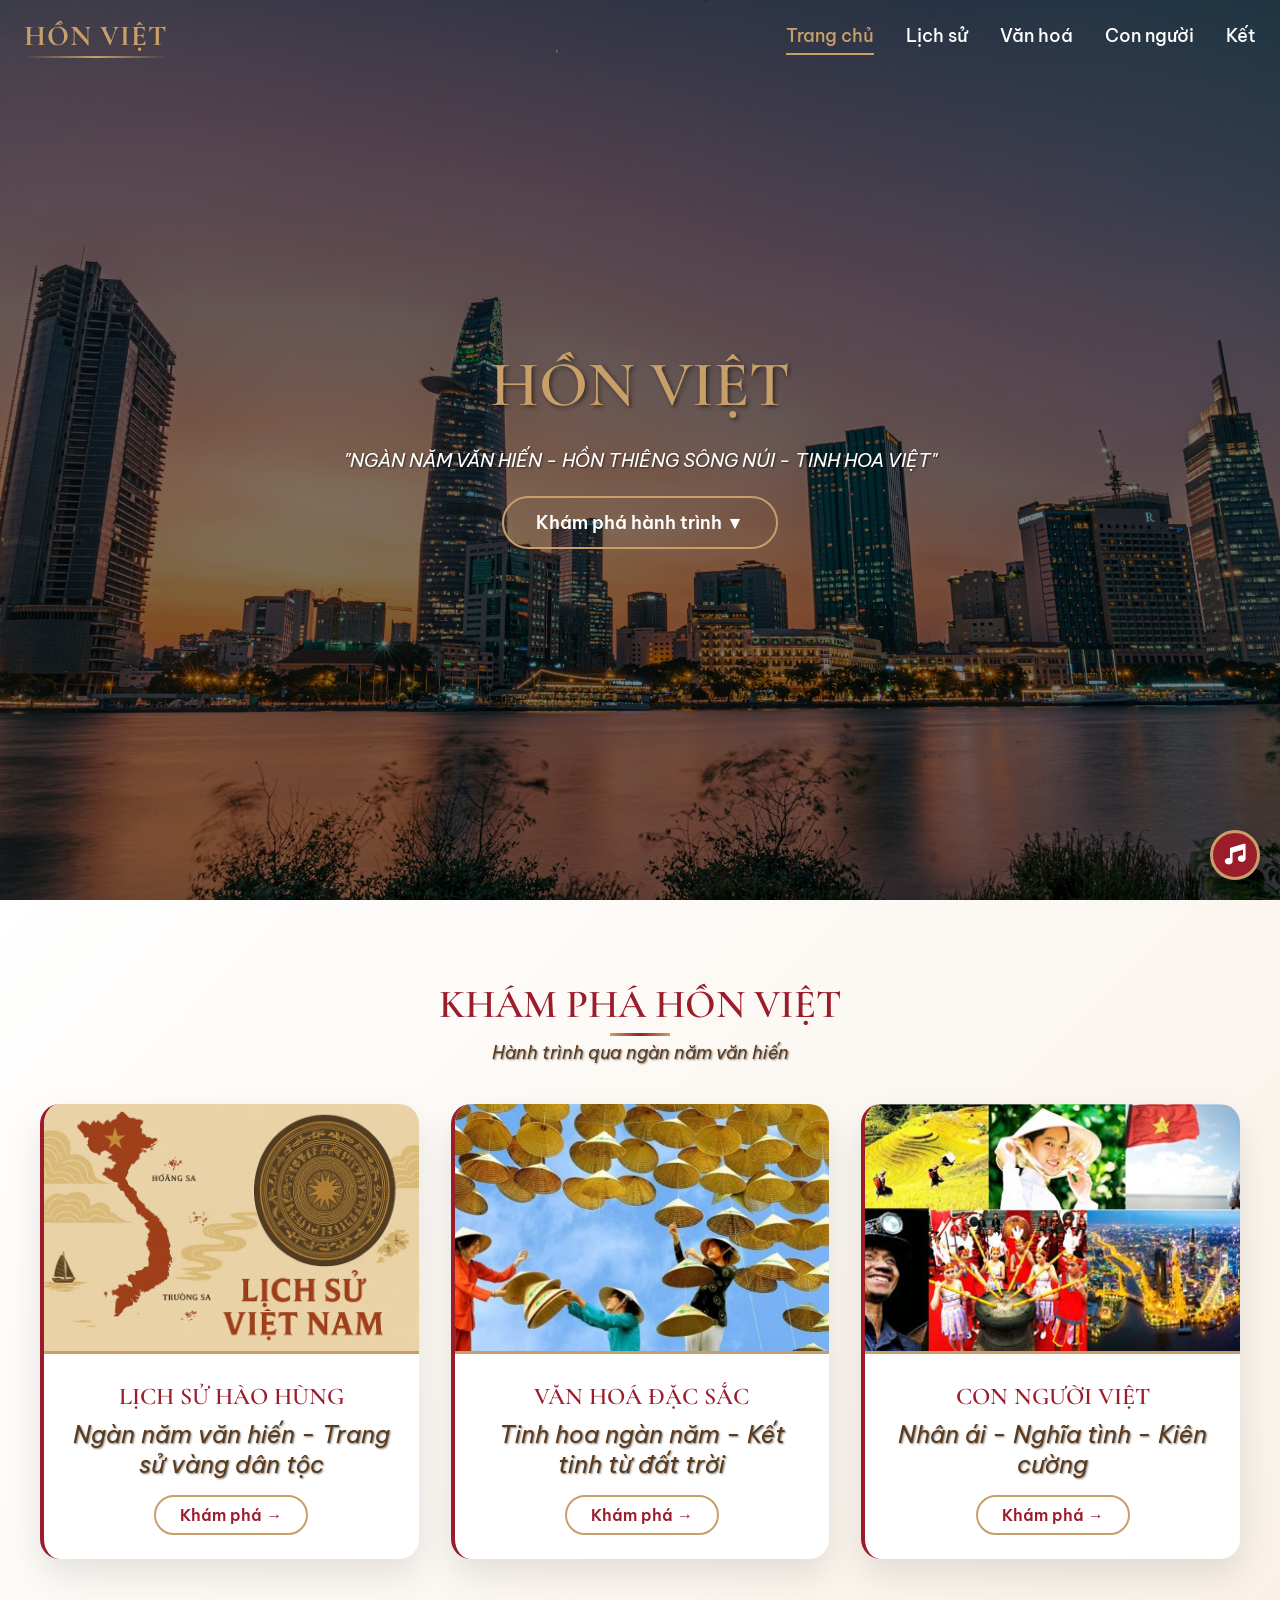
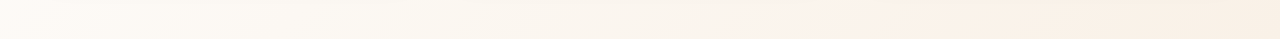
==== commit cc26523c: "Add files via upload" ====
--- a/HoangThinh/index.html
+++ b/HoangThinh/index.html
@@ -3,7 +3,7 @@
 <head>
     <meta charset="UTF-8">
     <meta name="viewport" content="width=device-width, initial-scale=1.0, maximum-scale=5.0, user-scalable=yes">
-    <title>HỒN VIỆT - Tinh hoa dân tộc Việt</title>
+    <title>HỒN VIỆT - Trang chủ</title>
     
     <!-- Font Awesome Icons -->
     <link rel="stylesheet" href="https://cdnjs.cloudflare.com/ajax/libs/font-awesome/6.4.0/css/all.min.css">
@@ -13,955 +13,10 @@
     
     <!-- AOS Animation Library -->
     <link href="https://unpkg.com/aos@2.3.1/dist/aos.css" rel="stylesheet">
+    
+    <!-- Custom CSS -->
+    <link rel="stylesheet" href="style.css">
     <link rel="icon" href="logo/logo.png" type="image/png">
-    <style>
-        /* RESET & BASE STYLES */
-        * {
-            margin: 0;
-            padding: 0;
-            box-sizing: border-box;
-        }
-
-        :root {
-            --primary-red: #9B1D2C;
-            --primary-gold: #C89F68;
-            --primary-brown: #5D3A1A;
-            --primary-green: #2B5E2B;
-            --light-cream: #FDF8F0;
-            --dark: #1E1E1E;
-            --text-dark: #2C1810;
-        }
-
-        html {
-            scroll-behavior: smooth;
-        }
-
-        body {
-            font-family: 'Be Vietnam Pro', sans-serif;
-            color: var(--text-dark);
-            background-color: var(--light-cream);
-            overflow-x: hidden;
-            width: 100%;
-        }
-
-        h1, h2, h3, h4 {
-            font-family: 'Cormorant Garamond', serif;
-            font-weight: 600;
-        }
-
-        /* CUSTOM SCROLLBAR */
-        ::-webkit-scrollbar {
-            width: 6px;
-        }
-
-        ::-webkit-scrollbar-track {
-            background: var(--light-cream);
-        }
-
-        ::-webkit-scrollbar-thumb {
-            background: var(--primary-red);
-            border-radius: 5px;
-        }
-
-        /* NAVIGATION */
-        .navbar {
-            position: fixed;
-            top: 0;
-            left: 0;
-            width: 100%;
-            padding: 1rem 1.5rem;
-            display: flex;
-            justify-content: space-between;
-            align-items: center;
-            z-index: 1000;
-            transition: all 0.4s ease;
-            background: transparent;
-        }
-
-        .navbar.scrolled {
-            background: rgba(30, 30, 30, 0.95);
-            padding: 0.8rem 1.5rem;
-            backdrop-filter: blur(10px);
-            box-shadow: 0 2px 20px rgba(0,0,0,0.1);
-        }
-
-        .logo {
-            font-size: 1.8rem;
-            font-weight: 700;
-            font-family: 'Cormorant Garamond', serif;
-            color: var(--primary-gold);
-            text-decoration: none;
-            letter-spacing: 1px;
-            position: relative;
-            z-index: 1001;
-        }
-
-        .logo::after {
-            content: '';
-            position: absolute;
-            bottom: -5px;
-            left: 0;
-            width: 100%;
-            height: 2px;
-            background: linear-gradient(90deg, transparent, var(--primary-gold), transparent);
-        }
-
-        /* Hamburger Menu Button */
-        .menu-toggle {
-            display: none;
-            background: transparent;
-            border: none;
-            color: white;
-            font-size: 1.8rem;
-            cursor: pointer;
-            z-index: 1001;
-            transition: all 0.3s ease;
-        }
-
-        .nav-links {
-            display: flex;
-            gap: 2rem;
-        }
-
-        .nav-links a {
-            color: white;
-            text-decoration: none;
-            font-size: 1.1rem;
-            font-weight: 500;
-            transition: all 0.3s ease;
-            position: relative;
-            padding: 0.5rem 0;
-        }
-
-        .nav-links a::before {
-            content: '';
-            position: absolute;
-            bottom: 0;
-            left: 0;
-            width: 0;
-            height: 2px;
-            background: var(--primary-gold);
-            transition: width 0.3s ease;
-        }
-
-        /* SECTIONS */
-        section {
-            position: relative;
-            overflow: hidden;
-            width: 100%;
-        }
-
-        /* HERO SECTION */
-        .hero {
-            height: 100vh;
-            min-height: 600px;
-            background: linear-gradient(rgba(0,0,0,0.5), rgba(0,0,0,0.5)),
-                        url('img/nen.png');
-            background-size: cover;
-            background-position: center;
-            background-attachment: scroll;
-            display: flex;
-            align-items: center;
-            justify-content: center;
-            text-align: center;
-            color: white;
-        }
-
-        .hero-content {
-            max-width: 800px;
-            padding: 1.5rem;
-            width: 100%;
-        }
-
-        .hero-content h1 {
-            font-size: 3.5rem;
-            margin-bottom: 0.5rem;
-            line-height: 1.2;
-            text-shadow: 2px 2px 4px rgba(0,0,0,0.5);
-        }
-
-        .hero-content h1 span {
-            color: var(--primary-gold);
-            display: block;
-            font-size: 4rem;
-        }
-
-        .hero-content p {
-            font-size: 1.2rem;
-            margin: 1.5rem 0;
-            font-style: italic;
-        }
-
-        .hero-btn {
-            display: inline-block;
-            padding: 0.8rem 2rem;
-            background: transparent;
-            border: 2px solid var(--primary-gold);
-            color: white;
-            text-decoration: none;
-            font-size: 1.1rem;
-            font-weight: 600;
-            border-radius: 50px;
-            transition: all 0.4s ease;
-            position: relative;
-            overflow: hidden;
-        }
-
-        .hero-btn::before {
-            content: '';
-            position: absolute;
-            top: 0;
-            left: -100%;
-            width: 100%;
-            height: 100%;
-            background: var(--primary-gold);
-            transition: left 0.4s ease;
-            z-index: -1;
-        }
-
-        /* SECTION HEADERS */
-        .section-header {
-            text-align: center;
-            margin-bottom: 2.5rem;
-            padding: 0 1rem;
-        }
-
-        .section-header h2 {
-            font-size: 2.5rem;
-            color: var(--primary-red);
-            margin-bottom: 0.8rem;
-            position: relative;
-            display: inline-block;
-        }
-
-        .section-header h2::after {
-            content: '';
-            position: absolute;
-            bottom: -8px;
-            left: 50%;
-            transform: translateX(-50%);
-            width: 60px;
-            height: 3px;
-            background: linear-gradient(90deg, var(--primary-gold), var(--primary-red), var(--primary-gold));
-        }
-
-        .section-header p {
-            font-size: 1.1rem;
-            color: var(--primary-brown);
-            font-style: italic;
-        }
-
-        /* HISTORY SECTION */
-        .history {
-            padding: 5rem 1.5rem;
-            background: linear-gradient(135deg, #fff 0%, #f9f1e7 100%);
-        }
-
-        .timeline {
-            position: relative;
-            max-width: 1200px;
-            margin: 0 auto;
-        }
-
-        .timeline::after {
-            content: '';
-            position: absolute;
-            width: 4px;
-            background: linear-gradient(180deg, var(--primary-gold), var(--primary-red), var(--primary-brown));
-            top: 0;
-            bottom: 0;
-            left: 30px;
-            border-radius: 3px;
-        }
-
-        .timeline-item {
-            padding: 0 0 0 60px;
-            position: relative;
-            width: 100%;
-            margin-bottom: 2rem;
-        }
-
-        .timeline-item::before {
-            content: '';
-            position: absolute;
-            width: 18px;
-            height: 18px;
-            background: var(--primary-gold);
-            border: 3px solid var(--primary-red);
-            border-radius: 50%;
-            top: 50%;
-            transform: translateY(-50%);
-            left: 22px;
-            z-index: 1;
-        }
-
-        .timeline-content {
-            padding: 1.5rem;
-            background: white;
-            border-radius: 15px;
-            box-shadow: 0 10px 30px rgba(0,0,0,0.1);
-            position: relative;
-            transition: all 0.3s ease;
-            border-left: 4px solid var(--primary-red);
-            cursor: pointer;
-        }
-
-        .timeline-content:active {
-            transform: scale(0.98);
-            background: #f9f9f9;
-        }
-
-        .timeline-content h3 {
-            font-size: 1.8rem;
-            color: var(--primary-red);
-            margin-bottom: 0.3rem;
-        }
-
-        .timeline-content h4 {
-            font-size: 1.2rem;
-            color: var(--primary-gold);
-            margin-bottom: 0.8rem;
-        }
-
-        .timeline-content p {
-            font-size: 0.95rem;
-            line-height: 1.5;
-            color: #666;
-        }
-
-        .timeline-icon {
-            font-size: 2rem;
-            color: var(--primary-gold);
-            margin-bottom: 0.8rem;
-        }
-
-        .history-quote {
-            text-align: center;
-            margin-top: 3rem;
-            padding: 2rem 1rem;
-            background: linear-gradient(135deg, var(--primary-red) 0%, #7a1723 100%);
-            color: white;
-            border-radius: 10px;
-        }
-
-        .history-quote p {
-            font-size: 1.4rem;
-            font-family: 'Cormorant Garamond', serif;
-            font-style: italic;
-            line-height: 1.5;
-        }
-
-        /* CULTURE SECTION */
-        .culture {
-            padding: 5rem 1.5rem;
-            background: url('img/lang_xom.png') fixed;
-            background-size: cover;
-            background-position: center;
-            position: relative;
-        }
-
-        .culture::before {
-            content: '';
-            position: absolute;
-            top: 0;
-            left: 0;
-            width: 100%;
-            height: 100%;
-            background: rgba(0,0,0,0.7);
-        }
-
-        .culture-grid {
-            position: relative;
-            z-index: 2;
-            display: grid;
-            grid-template-columns: repeat(2, 1fr);
-            gap: 1.5rem;
-            max-width: 1400px;
-            margin: 0 auto;
-        }
-
-        /* CULTURE CARDS - CẢI TIẾN MẶT SAU LÀ ẢNH MỜ */
-        .culture-card {
-            height: 340px;
-            cursor: pointer;
-            position: relative;
-            perspective: 1500px;
-        }
-
-        .card-inner {
-            position: relative;
-            width: 100%;
-            height: 100%;
-            text-align: center;
-            transition: transform 0.8s;
-            transform-style: preserve-3d;
-            border-radius: 20px;
-            box-shadow: 0 15px 35px rgba(0,0,0,0.3);
-        }
-
-        .culture-card.tapped .card-inner {
-            transform: rotateY(180deg);
-        }
-
-        .card-front, .card-back {
-            position: absolute;
-            width: 100%;
-            height: 100%;
-            backface-visibility: hidden;
-            border-radius: 20px;
-            overflow: hidden;
-        }
-
-        .card-front {
-            background: white;
-            display: flex;
-            flex-direction: column;
-        }
-
-        .card-front img {
-            width: 100%;
-            height: 240px;
-            object-fit: cover;
-            object-position: center top;
-            display: block;
-            border-bottom: 3px solid var(--primary-gold);
-        }
-
-        .card-front h3 {
-            padding: 1rem;
-            font-size: 1.4rem;
-            color: var(--primary-red);
-            background: linear-gradient(135deg, #fff, #f9f1e7);
-            flex: 1;
-            display: flex;
-            align-items: center;
-            justify-content: center;
-            margin: 0;
-        }
-
-        /* MẶT SAU - ẢNH MỜ */
-        .card-back {
-            transform: rotateY(180deg);
-            position: relative;
-            display: flex;
-            flex-direction: column;
-            justify-content: center;
-            align-items: center;
-            text-align: center;
-            padding: 1.8rem 1.5rem;
-        }
-
-        /* Ảnh nền mờ cho mặt sau */
-        .card-back::before {
-            content: '';
-            position: absolute;
-            top: 0;
-            left: 0;
-            width: 100%;
-            height: 100%;
-            background-image: inherit; /* Kế thừa ảnh từ thuộc tính style */
-            background-size: cover;
-            background-position: center;
-            background-repeat: no-repeat;
-            filter: blur(5px) brightness(0.5); /* Làm mờ và tối ảnh */
-            transform: scale(1.1); /* Phóng to nhẹ để tránh viền mờ */
-            z-index: 1;
-        }
-
-        /* Lớp phủ tối thêm cho chữ nổi bật */
-        .card-back::after {
-            content: '';
-            position: absolute;
-            top: 0;
-            left: 0;
-            width: 100%;
-            height: 100%;
-            background: rgba(0, 0, 0, 0.4); /* Lớp phủ tối nhẹ */
-            z-index: 2;
-        }
-
-        /* Nội dung mặt sau */
-        .card-back h3, .card-back p {
-            position: relative;
-            z-index: 3;
-            color: white;
-            text-shadow: 2px 2px 4px rgba(0, 0, 0, 0.7); /* Đổ bóng cho chữ */
-        }
-
-        .card-back h3 {
-            font-size: 1.6rem;
-            margin-bottom: 1rem;
-            border-bottom: 2px solid var(--primary-gold);
-            padding-bottom: 0.5rem;
-            width: 100%;
-        }
-
-        .card-back p {
-            font-size: 0.95rem;
-            line-height: 1.6;
-            font-style: italic;
-        }
-
-        .culture-quote {
-            position: relative;
-            z-index: 2;
-            max-width: 800px;
-            margin: 3rem auto 0;
-            background: rgba(255,255,255,0.1);
-            backdrop-filter: blur(10px);
-            border: 2px solid var(--primary-gold);
-            border-radius: 20px;
-            padding: 1.5rem;
-            color: white;
-            text-align: center;
-        }
-
-        .culture-quote p {
-            font-size: 1rem;
-            line-height: 1.6;
-        }
-
-        /* PEOPLE SECTION */
-        .people {
-            padding: 5rem 1.5rem;
-            background: white;
-        }
-
-        .people-grid {
-            display: grid;
-            grid-template-columns: repeat(2, 1fr);
-            gap: 1.5rem;
-            max-width: 1200px;
-            margin: 0 auto;
-        }
-
-        .people-card {
-            position: relative;
-            height: 320px;
-            overflow: hidden;
-            border-radius: 20px;
-            box-shadow: 0 15px 35px rgba(0,0,0,0.15);
-            cursor: pointer;
-        }
-
-        .people-card img {
-            width: 100%;
-            height: 100%;
-            object-fit: cover;
-            object-position: center top;
-            transition: transform 0.8s ease;
-            display: block;
-        }
-
-        .people-card.tapped img {
-            transform: scale(1.1);
-        }
-
-        .people-card.tapped .people-overlay {
-            bottom: 0;
-        }
-
-        .people-overlay {
-            position: absolute;
-            bottom: -100%;
-            left: 0;
-            width: 100%;
-            padding: 1.5rem 1rem;
-            background: linear-gradient(to top, rgba(155,29,44,0.98), rgba(155,29,44,0.8));
-            color: white;
-            transition: bottom 0.5s ease;
-            text-align: center;
-        }
-
-        .people-overlay h3 {
-            font-size: 1.3rem;
-            margin-bottom: 0.5rem;
-            color: var(--primary-gold);
-        }
-
-        .people-overlay p {
-            font-size: 0.9rem;
-            line-height: 1.4;
-            margin-bottom: 0;
-            font-style: italic;
-        }
-
-        .people-quote {
-            grid-column: span 2;
-            text-align: center;
-            padding: 2rem 1.5rem;
-            background: linear-gradient(135deg, var(--primary-red) 0%, #7a1723 100%);
-            color: white;
-            border-radius: 20px;
-            margin-top: 1rem;
-            box-shadow: 0 15px 35px rgba(155,29,44,0.3);
-        }
-
-        .people-quote p {
-            font-size: 1.2rem;
-            font-family: 'Cormorant Garamond', serif;
-            line-height: 1.6;
-        }
-
-        /* CONCLUSION SECTION */
-        .conclusion {
-            min-height: 100vh;
-            height: auto;
-            background: linear-gradient(rgba(0,0,0,0.7), rgba(0,0,0,0.7)),
-                        url('anh-cua-ban/vietnam-dep.jpg');
-            background-size: cover;
-            background-position: center;
-            background-attachment: scroll;
-            display: flex;
-            align-items: center;
-            justify-content: center;
-            text-align: center;
-            color: white;
-            padding: 5rem 1rem;
-        }
-
-        .conclusion-content {
-            max-width: 1000px;
-            padding: 2rem;
-            width: 100%;
-            background: rgba(0,0,0,0.3);
-            backdrop-filter: blur(5px);
-            border-radius: 30px;
-            border: 2px solid var(--primary-gold);
-        }
-
-        .conclusion-icon {
-            font-size: 3.5rem;
-            color: var(--primary-gold);
-            margin-bottom: 1.5rem;
-        }
-
-        .conclusion-content h2 {
-            font-size: 2.2rem;
-            margin-bottom: 1.5rem;
-            color: var(--primary-gold);
-        }
-
-        .conclusion-content p {
-            font-size: 1.2rem;
-            line-height: 1.8;
-            margin-bottom: 2rem;
-            font-style: italic;
-        }
-
-        .conclusion-buttons {
-            display: flex;
-            gap: 1rem;
-            justify-content: center;
-            flex-wrap: wrap;
-        }
-
-        .conclusion-btn {
-            padding: 0.8rem 2rem;
-            border: 2px solid var(--primary-gold);
-            color: white;
-            text-decoration: none;
-            font-size: 1rem;
-            border-radius: 50px;
-            transition: all 0.4s ease;
-            background: transparent;
-            cursor: pointer;
-        }
-
-        .conclusion-btn-primary {
-            background: var(--primary-gold);
-            color: var(--dark);
-            border: none;
-        }
-
-        .copyright {
-            margin-top: 2rem;
-            font-size: 0.9rem;
-            opacity: 0.8;
-        }
-
-        /* MUSIC PLAYER */
-        .music-player {
-            position: fixed;
-            bottom: 20px;
-            right: 20px;
-            z-index: 1000;
-        }
-
-        .music-btn {
-            width: 50px;
-            height: 50px;
-            border-radius: 50%;
-            background: var(--primary-red);
-            border: 3px solid var(--primary-gold);
-            color: white;
-            font-size: 1.3rem;
-            cursor: pointer;
-            transition: all 0.4s ease;
-            box-shadow: 0 5px 15px rgba(0,0,0,0.3);
-        }
-
-        .music-btn:active {
-            transform: scale(0.9);
-        }
-
-        /* LOADING ANIMATION */
-        .loading {
-            position: fixed;
-            top: 0;
-            left: 0;
-            width: 100%;
-            height: 100%;
-            background: var(--light-cream);
-            display: flex;
-            justify-content: center;
-            align-items: center;
-            z-index: 9999;
-            transition: opacity 0.5s ease;
-        }
-
-        .loading.hidden {
-            opacity: 0;
-            pointer-events: none;
-        }
-
-        .loading-spinner {
-            width: 60px;
-            height: 60px;
-            border: 5px solid var(--primary-gold);
-            border-top-color: var(--primary-red);
-            border-radius: 50%;
-            animation: spin 1s linear infinite;
-        }
-
-        @keyframes spin {
-            to { transform: rotate(360deg); }
-        }
-
-        /* HOVER STYLES */
-        @media (hover: hover) and (pointer: fine) {
-            .nav-links a:hover::before {
-                width: 100%;
-            }
-            
-            .nav-links a:hover {
-                color: var(--primary-gold);
-            }
-            
-            .hero-btn:hover::before {
-                left: 0;
-            }
-            
-            .hero-btn:hover {
-                color: var(--dark);
-            }
-            
-            .timeline-content:hover {
-                transform: translateY(-5px);
-                box-shadow: 0 20px 40px rgba(155,29,44,0.2);
-            }
-            
-            .culture-card:hover .card-inner {
-                transform: rotateY(180deg);
-            }
-            
-            .people-card:hover .people-overlay {
-                bottom: 0;
-            }
-            
-            .people-card:hover img {
-                transform: scale(1.1);
-            }
-            
-            .conclusion-btn:hover {
-                background: var(--primary-gold);
-                color: var(--dark);
-                transform: translateY(-3px);
-                box-shadow: 0 10px 20px rgba(200,159,104,0.3);
-            }
-            
-            .music-btn:hover {
-                transform: scale(1.1) rotate(360deg);
-                background: var(--primary-gold);
-            }
-        }
-
-        /* RESPONSIVE STYLES */
-        @media (max-width: 768px) {
-            .menu-toggle {
-                display: block;
-            }
-
-            .nav-links {
-                position: fixed;
-                top: 0;
-                right: -100%;
-                width: 70%;
-                max-width: 300px;
-                height: 100vh;
-                background: rgba(30, 30, 30, 0.98);
-                backdrop-filter: blur(10px);
-                flex-direction: column;
-                justify-content: center;
-                align-items: center;
-                gap: 2rem;
-                transition: right 0.3s ease;
-                padding: 2rem;
-                box-shadow: -5px 0 20px rgba(0,0,0,0.3);
-            }
-
-            .nav-links.active {
-                right: 0;
-            }
-
-            .nav-links a {
-                font-size: 1.2rem;
-            }
-
-            .menu-overlay {
-                position: fixed;
-                top: 0;
-                left: 0;
-                width: 100%;
-                height: 100%;
-                background: rgba(0,0,0,0.5);
-                z-index: 999;
-                opacity: 0;
-                visibility: hidden;
-                transition: all 0.3s ease;
-            }
-
-            .menu-overlay.active {
-                opacity: 1;
-                visibility: visible;
-            }
-        }
-
-        @media (max-width: 640px) {
-            .navbar {
-                padding: 0.8rem 1rem;
-            }
-            
-            .logo {
-                font-size: 1.5rem;
-            }
-            
-            .hero-content h1 {
-                font-size: 2.5rem;
-            }
-            
-            .hero-content h1 span {
-                font-size: 3rem;
-            }
-            
-            .hero-content p {
-                font-size: 1rem;
-            }
-            
-            .section-header h2 {
-                font-size: 2rem;
-            }
-            
-            .section-header p {
-                font-size: 0.95rem;
-            }
-            
-            .culture-grid {
-                grid-template-columns: 1fr;
-                gap: 1rem;
-            }
-            
-            .culture-card {
-                height: 300px;
-            }
-            
-            .card-front img {
-                height: 200px;
-            }
-            
-            .card-front h3 {
-                font-size: 1.2rem;
-                padding: 0.8rem;
-            }
-            
-            .card-back {
-                padding: 1.5rem 1rem;
-            }
-            
-            .card-back h3 {
-                font-size: 1.4rem;
-            }
-            
-            .people-grid {
-                grid-template-columns: 1fr;
-                gap: 1rem;
-            }
-            
-            .people-card {
-                height: 280px;
-            }
-            
-            .people-quote {
-                grid-column: span 1;
-            }
-            
-            .people-quote p {
-                font-size: 1rem;
-            }
-            
-            .conclusion-content {
-                padding: 1.5rem;
-            }
-            
-            .conclusion-content h2 {
-                font-size: 1.8rem;
-            }
-            
-            .conclusion-content p {
-                font-size: 1rem;
-                line-height: 1.6;
-            }
-            
-            .conclusion-buttons {
-                flex-direction: column;
-                align-items: center;
-            }
-            
-            .conclusion-btn {
-                width: 100%;
-                max-width: 250px;
-                padding: 0.7rem 1.5rem;
-            }
-        }
-
-        @media (min-width: 641px) and (max-width: 768px) {
-            .culture-card {
-                height: 320px;
-            }
-            
-            .card-front img {
-                height: 220px;
-            }
-            
-            .people-card {
-                height: 300px;
-            }
-        }
-
-        @media (min-width: 1200px) {
-            .culture-card {
-                height: 360px;
-            }
-            
-            .card-front img {
-                height: 260px;
-            }
-            
-            .people-card {
-                height: 340px;
-            }
-        }
-    </style>
 </head>
 <body>
     <!-- LOADING SCREEN -->
@@ -971,7 +26,7 @@
 
     <!-- NAVIGATION -->
     <nav class="navbar" id="navbar">
-        <a href="#" class="logo">HỒN VIỆT</a>
+        <a href="index.html" class="logo">HỒN VIỆT</a>
         
         <!-- Hamburger Menu Button -->
         <button class="menu-toggle" id="menuToggle">
@@ -979,11 +34,11 @@
         </button>
 
         <div class="nav-links" id="navLinks">
-            <a href="#home">Trang chủ</a>
-            <a href="#history">Lịch sử</a>
-            <a href="#culture">Văn hoá</a>
-            <a href="#people">Con người</a>
-            <a href="#conclusion">Kết</a>
+            <a href="index.html" class="active">Trang chủ</a>
+            <a href="lich-su.html">Lịch sử</a>
+            <a href="van-hoa.html">Văn hoá</a>
+            <a href="con-nguoi.html">Con người</a>
+            <a href="ket.html">Kết</a>
         </div>
     </nav>
 
@@ -997,196 +52,43 @@
                 <span>HỒN VIỆT</span>
             </h1>
             <p data-aos="fade-up" data-aos-delay="200">"NGÀN NĂM VĂN HIẾN - HỒN THIÊNG SÔNG NÚI - TINH HOA VIỆT"</p>
-            <a href="#history" class="hero-btn" data-aos="fade-up" data-aos-delay="400">Khám phá hành trình ▼</a>
+            <a href="lich-su.html" class="hero-btn" data-aos="fade-up" data-aos-delay="400">Khám phá hành trình ▼</a>
         </div>
     </section>
 
-    <!-- HISTORY SECTION -->
-    <section class="history" id="history">
+    <!-- PREVIEW SECTIONS -->
+    <section class="preview">
         <div class="section-header" data-aos="fade-up">
-            <h2>LỊCH SỬ HÀO HÙNG</h2>
-            <p>Ngàn năm văn hiến - Trang sử vàng dân tộc</p>
+            <h2>KHÁM PHÁ HỒN VIỆT</h2>
+            <p>Hành trình qua ngàn năm văn hiến</p>
         </div>
 
-        <div class="timeline">
-            <div class="timeline-item" data-aos="fade-right">
-                <div class="timeline-content" onclick="alert('Thời đại Hùng Vương - 2879 TCN: Nhà nước đầu tiên của dân tộc')">
-                    <div class="timeline-icon">
-                        <i class="fas fa-dragon"></i>
-                    </div>
-                    <h3>DỰNG NƯỚC</h3>
-                    <h4>Thời đại Hùng Vương (2879 TCN)</h4>
-                    <p>"Con Rồng cháu Tiên - 18 đời vua Hùng dựng nước Văn Lang. Nhà nước đầu tiên với 15 bộ lạc hợp nhất, nền văn minh lúa nước rực rỡ."</p>
+        <div class="preview-grid">
+            <div class="preview-card" data-aos="fade-right">
+                <img src="img/lich-su-preview.png" alt="Lịch sử Việt Nam">
+                <div class="preview-content">
+                    <h3>LỊCH SỬ HÀO HÙNG</h3>
+                    <p>Ngàn năm văn hiến - Trang sử vàng dân tộc</p>
+                    <a href="lich-su.html" class="preview-btn">Khám phá →</a>
                 </div>
             </div>
 
-            <div class="timeline-item" data-aos="fade-left">
-                <div class="timeline-content" onclick="alert('Các cuộc kháng chiến vĩ đại: Bạch Đằng, Chi Lăng, Đống Đa...')">
-                    <div class="timeline-icon">
-                        <i class="fas fa-shield-alt"></i>
-                    </div>
-                    <h3>GIỮ NƯỚC</h3>
-                    <h4>Hào khí Đông A - Bạch Đằng - Chi Lăng</h4>
-                    <p>"Bà Trưng, Bà Triệu: 'Tôi muốn cưỡi cơn gió mạnh...' - Lý Thường Kiệt: 'Sông núi nước Nam vua Nam ở' - Trần Hưng Đạo: 'Bình Ngô đại cáo' - Quang Trung: 'Đánh cho để dài tóc...'"</p>
+            <div class="preview-card" data-aos="fade-up">
+                <img src="img/van-hoa-preview.png" alt="Văn hoá Việt Nam">
+                <div class="preview-content">
+                    <h3>VĂN HOÁ ĐẶC SẮC</h3>
+                    <p>Tinh hoa ngàn năm - Kết tinh từ đất trời</p>
+                    <a href="van-hoa.html" class="preview-btn">Khám phá →</a>
                 </div>
             </div>
 
-            <div class="timeline-item" data-aos="fade-right">
-                <div class="timeline-content" onclick="alert('Thời đại Hồ Chí Minh: Điện Biên Phủ, Độc lập, Thống nhất')">
-                    <div class="timeline-icon">
-                        <i class="fas fa-flag"></i>
-                    </div>
-                    <h3>HIỆN ĐẠI</h3>
-                    <h4>Điện Biên - Hồ Chí Minh</h4>
-                    <p>"Từ Cách mạng Tháng Tám đến Điện Biên Phủ, từ chiến dịch Hồ Chí Minh đến thời kỳ đổi mới - ý chí độc lập, tự cường vẫn vẹn nguyên."</p>
+            <div class="preview-card" data-aos="fade-left">
+                <img src="img/con-nguoi-preview.png" alt="Con người Việt Nam">
+                <div class="preview-content">
+                    <h3>CON NGƯỜI VIỆT</h3>
+                    <p>Nhân ái - Nghĩa tình - Kiên cường</p>
+                    <a href="con-nguoi.html" class="preview-btn">Khám phá →</a>
                 </div>
-            </div>
-        </div>
-
-        <div class="history-quote" data-aos="zoom-in">
-            <p>⚜️ "TỪ THỜI VUA HÙNG DỰNG NƯỚC ĐẾN ĐIỆN BIÊN - HỒ CHÍ MINH<br>LỊCH SỬ VIỆT NAM LÀ NHỮNG TRANG VÀNG BẤT KHUẤT VÀ KIÊN CƯỜNG" ⚜️</p>
-        </div>
-    </section>
-
-    <!-- CULTURE SECTION - MẶT SAU LÀ ẢNH MỜ -->
-    <section class="culture" id="culture">
-        <div class="section-header" data-aos="fade-up">
-            <h2 style="color: var(--primary-gold);">VĂN HOÁ ĐẶC SẮC</h2>
-            <p style="color: white;">Tinh hoa ngàn năm - Kết tinh từ đất trời</p>
-        </div>
-
-        <div class="culture-grid">
-            <div class="culture-card" data-aos="flip-left">
-                <div class="card-inner">
-                    <div class="card-front">
-                        <img src="img/aodai.png" alt="Áo dài" loading="lazy">
-                        <h3>TRANG PHỤC</h3>
-                    </div>
-                    <div class="card-back" style="background-image: url('img/aodai.png');">
-                        <!-- Ảnh nền mờ tự động hiển thị từ CSS ::before -->
-                        <h3>ÁO DÀI</h3>
-                        <p>"Tinh hoa hội tụ - Sự giao thoa giữa truyền thống và hiện đại. Vẻ đẹp dịu dàng, thanh lịch của người phụ nữ Việt."</p>
-                    </div>
-                </div>
-            </div>
-
-            <div class="culture-card" data-aos="flip-left" data-aos-delay="100">
-                <div class="card-inner">
-                    <div class="card-front">
-                        <img src="img/chu_han.png" alt="Thư pháp" loading="lazy">
-                        <h3>CHỮ VIẾT</h3>
-                    </div>
-                    <div class="card-back" style="background-image: url('img/chu_han.png');">
-                        <h3>THƯ PHÁP</h3>
-                        <p>"Linh hồn ngôn ngữ - Từ chữ Hán Nôm đến chữ Quốc ngữ. Lưu giữ tinh hoa ngàn đời cha ông."</p>
-                    </div>
-                </div>
-            </div>
-
-            <div class="culture-card" data-aos="flip-left" data-aos-delay="200">
-                <div class="card-inner">
-                    <div class="card-front">
-                        <img src="img/gio_to2.png" alt="Lễ hội" loading="lazy">
-                        <h3>LỄ HỘI</h3>
-                    </div>
-                    <div class="card-back" style="background-image: url('img/gio_to.png');">
-                        <h3>GIỖ TỔ HÙNG VƯƠNG</h3>
-                        <p>"Đạo lý uống nước nhớ nguồn - Kết nối quá khứ với hiện tại, linh thiêng và cộng đồng."</p>
-                    </div>
-                </div>
-            </div>
-
-            <div class="culture-card" data-aos="flip-left" data-aos-delay="300">
-                <div class="card-inner">
-                    <div class="card-front">
-                        <img src="img/pho.png" alt="Phở" loading="lazy">
-                        <h3>ẨM THỰC</h3>
-                    </div>
-                    <div class="card-back" style="background-image: url('img/pho.png');">
-                        <h3>PHỞ - QUỐC HỒN</h3>
-                        <p>"Tinh hoa đất trời - Tinh tế trong từng nguyên liệu, đậm đà hương vị quê hương."</p>
-                    </div>
-                </div>
-            </div>
-        </div>
-
-        <div class="culture-quote" data-aos="fade-up">
-            <p><i class="fas fa-quote-left"></i> VĂN HOÁ VIỆT NAM - Chọn lọc tinh hoa, kết tinh từ ngàn năm văn hiến <i class="fas fa-quote-right"></i></p>
-            <p style="margin-top: 1rem; font-size: 0.9rem;">✦ Trang phục: Thanh lịch • ✦ Chữ viết: Linh thiêng • ✦ Lễ hội: Cộng đồng • ✦ Ẩm thực: Tinh tế</p>
-        </div>
-    </section>
-
-    <!-- PEOPLE SECTION -->
-    <section class="people" id="people">
-        <div class="section-header" data-aos="fade-up">
-            <h2>CON NGƯỜI VIỆT NAM</h2>
-            <p>Nhân ái - Nghĩa tình - Kiên cường</p>
-        </div>
-
-        <div class="people-grid">
-            <div class="people-card" data-aos="zoom-in">
-                <img src="img/nong_dan.png" alt="Người nông dân" loading="lazy">
-                <div class="people-overlay">
-                    <h3>CHĂM CHỈ - CẦN CÙ</h3>
-                    <p>"Từ ruộng đồng đến công xưởng, bàn tay và khối óc người Việt không ngừng sáng tạo."</p>
-                </div>
-            </div>
-
-            <div class="people-card" data-aos="zoom-in" data-aos-delay="100">
-                <img src="img/doan_ket.png" alt="Làng xóm" loading="lazy">
-                <div class="people-overlay">
-                    <h3>ĐOÀN KẾT</h3>
-                    <p>"Lá lành đùm lá rách - Tình làng nghĩa xóm, tương thân tương ái."</p>
-                </div>
-            </div>
-
-            <div class="people-card" data-aos="zoom-in">
-                <img src="img/hoc_sinh.png" alt="Học sinh" loading="lazy">
-                <div class="people-overlay">
-                    <h3>HIẾU HỌC</h3>
-                    <p>"Tôn sư trọng đạo - Một thời 'Khoa cử' cha ông, ngày nay vươn ra thế giới."</p>
-                </div>
-            </div>
-
-            <div class="people-card" data-aos="zoom-in" data-aos-delay="200">
-                <img src="img/bien_dao.png" alt="Biển đảo" loading="lazy">
-                <div class="people-overlay">
-                    <h3>YÊU NƯỚC</h3>
-                    <p>"Âm thầm mà mạnh liệt - Sẵn sàng hy sinh vì màu cờ sắc áo."</p>
-                </div>
-            </div>
-
-            <div class="people-quote" data-aos="fade-up">
-                <p>⎯⎯⎯⎯⎯⎯⎯⎯⎯⎯⎯⎯⎯⎯⎯⎯⎯⎯⎯⎯⎯⎯⎯⎯⎯⎯<br>
-                CON NGƯỜI VIỆT NAM HÔM NAY<br>
-                VẪN VẸN NGUYÊN HỒN CỐT DÂN TỘC<br>
-                HIẾU HỌC - ĐOÀN KẾT - YÊU NƯỚC<br>
-                NHÂN ÁI - NHÂN NGHĨA - NHÂN VĂN<br>
-                ⎯⎯⎯⎯⎯⎯⎯⎯⎯⎯⎯⎯⎯⎯⎯⎯⎯⎯⎯⎯⎯⎯⎯⎯⎯⎯</p>
-            </div>
-        </div>
-    </section>
-
-    <!-- CONCLUSION SECTION -->
-    <section class="conclusion" id="conclusion">
-        <div class="conclusion-content" data-aos="fade-up">
-            <div class="conclusion-icon">
-                <i class="fas fa-sun"></i>
-            </div>
-            <h2>HỒN VIỆT - HỒN THIÊNG SÔNG NÚI</h2>
-            <p>"Việt Nam - nơi lịch sử ngàn năm hội tụ<br>
-            Văn hoá đặc sắc kết tinh<br>
-            Con người nghĩa tình, nhân hậu<br>
-            Hôm qua, hôm nay và mãi mãi<br>
-            Tự hào - Việt Nam!<br><br>
-            Nơi ấy - Hồn tôi - Hồn Việt."</p>
-            
-            <div class="conclusion-buttons">
-                <a href="#home" class="conclusion-btn">Khám phá thêm</a>
-            </div>
-            
-            <div class="copyright">
-                © 2026 HỒN VIỆT - Tự hào dân tộc Việt (Trang web được xây dựng bởi Nguyễn Hoàng Thịnh)
             </div>
         </div>
     </section>
@@ -1205,197 +107,6 @@
 
     <!-- SCRIPTS -->
     <script src="https://unpkg.com/aos@2.3.1/dist/aos.js"></script>
-    
-    <script>
-        // Initialize AOS
-        AOS.init({
-            duration: 800,
-            once: true,
-            offset: 50,
-            disable: window.innerWidth < 640
-        });
-
-        // Loading screen
-        window.addEventListener('load', function() {
-            setTimeout(function() {
-                document.getElementById('loading').classList.add('hidden');
-            }, 800);
-        });
-
-        // Navbar scroll effect
-        window.addEventListener('scroll', function() {
-            const navbar = document.getElementById('navbar');
-            if (window.scrollY > 50) {
-                navbar.classList.add('scrolled');
-            } else {
-                navbar.classList.remove('scrolled');
-            }
-        });
-
-        // Mobile Menu Toggle
-        const menuToggle = document.getElementById('menuToggle');
-        const navLinks = document.getElementById('navLinks');
-        const menuOverlay = document.getElementById('menuOverlay');
-        const menuIcon = menuToggle.querySelector('i');
-
-        function toggleMenu() {
-            navLinks.classList.toggle('active');
-            menuOverlay.classList.toggle('active');
-            
-            if (navLinks.classList.contains('active')) {
-                menuIcon.classList.remove('fa-bars');
-                menuIcon.classList.add('fa-times');
-                document.body.style.overflow = 'hidden';
-            } else {
-                menuIcon.classList.remove('fa-times');
-                menuIcon.classList.add('fa-bars');
-                document.body.style.overflow = '';
-            }
-        }
-
-        menuToggle.addEventListener('click', toggleMenu);
-        menuOverlay.addEventListener('click', toggleMenu);
-
-        navLinks.querySelectorAll('a').forEach(link => {
-            link.addEventListener('click', () => {
-                if (navLinks.classList.contains('active')) {
-                    toggleMenu();
-                }
-            });
-        });
-
-        window.addEventListener('resize', function() {
-            if (window.innerWidth > 768) {
-                navLinks.classList.remove('active');
-                menuOverlay.classList.remove('active');
-                menuIcon.classList.remove('fa-times');
-                menuIcon.classList.add('fa-bars');
-                document.body.style.overflow = '';
-            }
-        });
-
-        // Smooth scroll
-        document.querySelectorAll('a[href^="#"]').forEach(anchor => {
-            anchor.addEventListener('click', function(e) {
-                e.preventDefault();
-                const target = document.querySelector(this.getAttribute('href'));
-                if (target) {
-                    target.scrollIntoView({
-                        behavior: 'smooth',
-                        block: 'start'
-                    });
-                }
-            });
-        });
-
-        // Music player
-        let isPlaying = false;
-        const music = document.getElementById('backgroundMusic');
-        const musicBtn = document.getElementById('musicBtn');
-        const musicIcon = document.getElementById('musicIcon');
-
-        musicBtn.addEventListener('click', function() {
-            if (isPlaying) {
-                music.pause();
-                musicIcon.classList.remove('fa-pause');
-                musicIcon.classList.add('fa-music');
-            } else {
-                music.play().catch(e => console.log("Autoplay prevented:", e));
-                musicIcon.classList.remove('fa-music');
-                musicIcon.classList.add('fa-pause');
-            }
-            isPlaying = !isPlaying;
-        });
-
-        // Dynamic year
-        const yearElement = document.querySelector('.copyright');
-        if (yearElement) {
-            const currentYear = new Date().getFullYear();
-            yearElement.innerHTML = yearElement.innerHTML.replace('2024', currentYear);
-        }
-
-        // Active navigation
-        const sections = document.querySelectorAll('section');
-        const navLinks2 = document.querySelectorAll('.nav-links a');
-
-        window.addEventListener('scroll', () => {
-            let current = '';
-            const scrollPos = window.pageYOffset + 100;
-            
-            sections.forEach(section => {
-                const sectionTop = section.offsetTop;
-                const sectionBottom = sectionTop + section.clientHeight;
-                
-                if (scrollPos >= sectionTop && scrollPos < sectionBottom) {
-                    current = section.getAttribute('id');
-                }
-            });
-
-            navLinks2.forEach(link => {
-                link.classList.remove('active');
-                if (link.getAttribute('href') === `#${current}`) {
-                    link.classList.add('active');
-                }
-            });
-        });
-
-        // XỬ LÝ TOUCH CHO MOBILE
-        const isMobile = window.matchMedia("(max-width: 768px)").matches;
-        
-        if (isMobile) {
-            // Xử lý culture cards
-            const cultureCards = document.querySelectorAll('.culture-card');
-            cultureCards.forEach(card => {
-                card.addEventListener('click', function(e) {
-                    e.preventDefault();
-                    e.stopPropagation();
-                    
-                    if (this.classList.contains('tapped')) {
-                        this.classList.remove('tapped');
-                    } else {
-                        cultureCards.forEach(c => c.classList.remove('tapped'));
-                        this.classList.add('tapped');
-                    }
-                });
-            });
-
-            // Xử lý people cards
-            const peopleCards = document.querySelectorAll('.people-card');
-            peopleCards.forEach(card => {
-                card.addEventListener('click', function(e) {
-                    e.preventDefault();
-                    e.stopPropagation();
-                    
-                    if (this.classList.contains('tapped')) {
-                        this.classList.remove('tapped');
-                    } else {
-                        peopleCards.forEach(c => c.classList.remove('tapped'));
-                        this.classList.add('tapped');
-                    }
-                });
-            });
-
-            // Click outside để tắt tapped
-            document.addEventListener('click', function(e) {
-                if (!e.target.closest('.culture-card')) {
-                    cultureCards.forEach(c => c.classList.remove('tapped'));
-                }
-                if (!e.target.closest('.people-card')) {
-                    peopleCards.forEach(c => c.classList.remove('tapped'));
-                }
-            });
-        }
-
-        // Parallax cho desktop
-        if (window.innerWidth > 768) {
-            window.addEventListener('scroll', () => {
-                const scrolled = window.pageYOffset;
-                const hero = document.querySelector('.hero');
-                if (hero) {
-                    hero.style.backgroundPositionY = scrolled * 0.5 + 'px';
-                }
-            });
-        }
-    </script>
+    <script src="script.js"></script>
 </body>
-</html>
+</html>
--- a/HoangThinh/style.css
+++ b/HoangThinh/style.css
@@ -0,0 +1,2074 @@
+/* RESET & BASE STYLES */
+* {
+    margin: 0;
+    padding: 0;
+    box-sizing: border-box;
+}
+
+:root {
+    --primary-red: #9B1D2C;
+    --primary-gold: #C89F68;
+    --primary-brown: #5D3A1A;
+    --primary-green: #2B5E2B;
+    --light-cream: #FDF8F0;
+    --dark: #1E1E1E;
+    --text-dark: #2C1810;
+}
+
+html {
+    scroll-behavior: smooth;
+}
+
+body {
+    font-family: 'Be Vietnam Pro', sans-serif;
+    color: var(--text-dark);
+    background-color: var(--light-cream);
+    overflow-x: hidden;
+    width: 100%;
+}
+
+h1, h2, h3, h4 {
+    font-family: 'Cormorant Garamond', serif;
+    font-weight: 600;
+}
+
+/* CUSTOM SCROLLBAR */
+::-webkit-scrollbar {
+    width: 6px;
+}
+
+::-webkit-scrollbar-track {
+    background: var(--light-cream);
+}
+
+::-webkit-scrollbar-thumb {
+    background: var(--primary-red);
+    border-radius: 5px;
+}
+
+/* NAVIGATION */
+.navbar {
+    position: fixed;
+    top: 0;
+    left: 0;
+    width: 100%;
+    padding: 1rem 1.5rem;
+    display: flex;
+    justify-content: space-between;
+    align-items: center;
+    z-index: 1000;
+    transition: all 0.4s ease;
+    background: transparent;
+}
+
+.navbar.scrolled {
+    background: rgba(30, 30, 30, 0.95);
+    padding: 0.8rem 1.5rem;
+    backdrop-filter: blur(10px);
+    box-shadow: 0 2px 20px rgba(0,0,0,0.1);
+}
+
+.logo {
+    font-size: 1.8rem;
+    font-weight: 700;
+    font-family: 'Cormorant Garamond', serif;
+    color: var(--primary-gold);
+    text-decoration: none;
+    letter-spacing: 1px;
+    position: relative;
+    z-index: 1001;
+}
+
+.logo::after {
+    content: '';
+    position: absolute;
+    bottom: -5px;
+    left: 0;
+    width: 100%;
+    height: 2px;
+    background: linear-gradient(90deg, transparent, var(--primary-gold), transparent);
+}
+
+/* Hamburger Menu Button */
+.menu-toggle {
+    display: none;
+    background: transparent;
+    border: none;
+    color: white;
+    font-size: 1.8rem;
+    cursor: pointer;
+    z-index: 1001;
+    transition: all 0.3s ease;
+}
+
+.nav-links {
+    display: flex;
+    gap: 2rem;
+}
+
+.nav-links a {
+    color: white;
+    text-decoration: none;
+    font-size: 1.1rem;
+    font-weight: 500;
+    transition: all 0.3s ease;
+    position: relative;
+    padding: 0.5rem 0;
+}
+
+.nav-links a::before {
+    content: '';
+    position: absolute;
+    bottom: 0;
+    left: 0;
+    width: 0;
+    height: 2px;
+    background: var(--primary-gold);
+    transition: width 0.3s ease;
+}
+
+.nav-links a.active::before {
+    width: 100%;
+}
+
+.nav-links a.active {
+    color: var(--primary-gold);
+}
+
+/* SECTIONS */
+section {
+    position: relative;
+    overflow: hidden;
+    width: 100%;
+}
+
+/* SECTION HEADERS */
+.section-header {
+    text-align: center;
+    margin-bottom: 2.5rem;
+    padding: 0 1rem;
+}
+
+.section-header h2 {
+    font-size: 2.5rem;
+    color: var(--primary-red);
+    margin-bottom: 0.8rem;
+    position: relative;
+    display: inline-block;
+}
+
+.section-header h2::after {
+    content: '';
+    position: absolute;
+    bottom: -8px;
+    left: 50%;
+    transform: translateX(-50%);
+    width: 60px;
+    height: 3px;
+    background: linear-gradient(90deg, var(--primary-gold), var(--primary-red), var(--primary-gold));
+}
+
+.section-header p {
+    font-size: 1.1rem;
+    color: var(--primary-brown);
+    font-style: italic;
+}
+
+/* HERO SECTION */
+.hero {
+    height: 100vh;
+    min-height: 600px;
+    background: linear-gradient(rgba(0,0,0,0.5), rgba(0,0,0,0.5)),
+                url('img/nen.png');
+    background-size: cover;
+    background-position: center;
+    background-attachment: scroll;
+    display: flex;
+    align-items: center;
+    justify-content: center;
+    text-align: center;
+    color: white;
+}
+
+.hero-content {
+    max-width: 800px;
+    padding: 1.5rem;
+    width: 100%;
+}
+
+.hero-content h1 {
+    font-size: 3.5rem;
+    margin-bottom: 0.5rem;
+    line-height: 1.2;
+    text-shadow: 2px 2px 4px rgba(0,0,0,0.5);
+}
+
+.hero-content h1 span {
+    color: var(--primary-gold);
+    display: block;
+    font-size: 4rem;
+}
+
+.hero-content p {
+    font-size: 1.2rem;
+    margin: 1.5rem 0;
+    font-style: italic;
+}
+
+.hero-btn {
+    display: inline-block;
+    padding: 0.8rem 2rem;
+    background: transparent;
+    border: 2px solid var(--primary-gold);
+    color: white;
+    text-decoration: none;
+    font-size: 1.1rem;
+    font-weight: 600;
+    border-radius: 50px;
+    transition: all 0.4s ease;
+    position: relative;
+    overflow: hidden;
+    z-index: 1;
+}
+
+.hero-btn::before {
+    content: '';
+    position: absolute;
+    top: 0;
+    left: -100%;
+    width: 100%;
+    height: 100%;
+    background: var(--primary-gold);
+    transition: left 0.4s ease;
+    z-index: -1;
+}
+
+/* HISTORY SECTION */
+.history {
+    padding: 5rem 1.5rem;
+    background: linear-gradient(135deg, #fff 0%, #f9f1e7 100%);
+}
+
+.timeline {
+    position: relative;
+    max-width: 1200px;
+    margin: 0 auto;
+}
+
+.timeline::after {
+    content: '';
+    position: absolute;
+    width: 4px;
+    background: linear-gradient(180deg, var(--primary-gold), var(--primary-red), var(--primary-brown));
+    top: 0;
+    bottom: 0;
+    left: 30px;
+    border-radius: 3px;
+}
+
+.timeline-item {
+    padding: 0 0 0 60px;
+    position: relative;
+    width: 100%;
+    margin-bottom: 2rem;
+}
+
+.timeline-item::before {
+    content: '';
+    position: absolute;
+    width: 18px;
+    height: 18px;
+    background: var(--primary-gold);
+    border: 3px solid var(--primary-red);
+    border-radius: 50%;
+    top: 50%;
+    transform: translateY(-50%);
+    left: 22px;
+    z-index: 1;
+}
+
+.timeline-content {
+    padding: 1.5rem;
+    background: white;
+    border-radius: 15px;
+    box-shadow: 0 10px 30px rgba(0,0,0,0.1);
+    position: relative;
+    transition: all 0.3s ease;
+    border-left: 4px solid var(--primary-red);
+    cursor: pointer;
+}
+
+.timeline-content:active {
+    transform: scale(0.98);
+    background: #f9f9f9;
+}
+
+.timeline-content h3 {
+    font-size: 1.8rem;
+    color: var(--primary-red);
+    margin-bottom: 0.3rem;
+}
+
+.timeline-content h4 {
+    font-size: 1.2rem;
+    color: var(--primary-gold);
+    margin-bottom: 0.8rem;
+}
+
+.timeline-content p {
+    font-size: 0.95rem;
+    line-height: 1.5;
+    color: #666;
+}
+
+.timeline-icon {
+    font-size: 2rem;
+    color: var(--primary-gold);
+    margin-bottom: 0.8rem;
+}
+
+.history-quote {
+    text-align: center;
+    margin-top: 3rem;
+    padding: 2rem 1rem;
+    background: linear-gradient(135deg, var(--primary-red) 0%, #7a1723 100%);
+    color: white;
+    border-radius: 10px;
+}
+
+.history-quote p {
+    font-size: 1.4rem;
+    font-family: 'Cormorant Garamond', serif;
+    font-style: italic;
+    line-height: 1.5;
+}
+
+/* CULTURE SECTION */
+.culture {
+    padding: 5rem 1.5rem;
+    background: url('img/lang_xom.png') fixed;
+    background-size: cover;
+    background-position: center;
+    position: relative;
+}
+
+.culture::before {
+    content: '';
+    position: absolute;
+    top: 0;
+    left: 0;
+    width: 100%;
+    height: 100%;
+    background: rgba(0,0,0,0.7);
+}
+
+.culture-grid {
+    position: relative;
+    z-index: 2;
+    display: grid;
+    grid-template-columns: repeat(2, 1fr);
+    gap: 1.5rem;
+    max-width: 1400px;
+    margin: 0 auto;
+}
+
+/* CULTURE CARDS */
+.culture-card {
+    height: 340px;
+    cursor: pointer;
+    position: relative;
+    perspective: 1500px;
+}
+
+.card-inner {
+    position: relative;
+    width: 100%;
+    height: 100%;
+    text-align: center;
+    transition: transform 0.8s;
+    transform-style: preserve-3d;
+    border-radius: 20px;
+    box-shadow: 0 15px 35px rgba(0,0,0,0.3);
+}
+
+.culture-card.tapped .card-inner {
+    transform: rotateY(180deg);
+}
+
+.card-front, .card-back {
+    position: absolute;
+    width: 100%;
+    height: 100%;
+    backface-visibility: hidden;
+    border-radius: 20px;
+    overflow: hidden;
+}
+
+.card-front {
+    background: white;
+    display: flex;
+    flex-direction: column;
+}
+
+.card-front img {
+    width: 100%;
+    height: 240px;
+    object-fit: cover;
+    object-position: center top;
+    display: block;
+    border-bottom: 3px solid var(--primary-gold);
+}
+
+.card-front h3 {
+    padding: 1rem;
+    font-size: 1.4rem;
+    color: var(--primary-red);
+    background: linear-gradient(135deg, #fff, #f9f1e7);
+    flex: 1;
+    display: flex;
+    align-items: center;
+    justify-content: center;
+    margin: 0;
+}
+
+/* MẶT SAU - ẢNH MỜ */
+.card-back {
+    transform: rotateY(180deg);
+    position: relative;
+    display: flex;
+    flex-direction: column;
+    justify-content: center;
+    align-items: center;
+    text-align: center;
+    padding: 1.8rem 1.5rem;
+}
+
+.card-back::before {
+    content: '';
+    position: absolute;
+    top: 0;
+    left: 0;
+    width: 100%;
+    height: 100%;
+    background-image: inherit;
+    background-size: cover;
+    background-position: center;
+    background-repeat: no-repeat;
+    filter: blur(5px) brightness(0.5);
+    transform: scale(1.1);
+    z-index: 1;
+}
+
+.card-back::after {
+    content: '';
+    position: absolute;
+    top: 0;
+    left: 0;
+    width: 100%;
+    height: 100%;
+    background: rgba(0, 0, 0, 0.4);
+    z-index: 2;
+}
+
+.card-back h3, .card-back p {
+    position: relative;
+    z-index: 3;
+    color: white;
+    text-shadow: 2px 2px 4px rgba(0, 0, 0, 0.7);
+}
+
+.card-back h3 {
+    font-size: 1.6rem;
+    margin-bottom: 1rem;
+    border-bottom: 2px solid var(--primary-gold);
+    padding-bottom: 0.5rem;
+    width: 100%;
+}
+
+.card-back p {
+    font-size: 0.95rem;
+    line-height: 1.6;
+    font-style: italic;
+}
+
+.culture-quote {
+    position: relative;
+    z-index: 2;
+    max-width: 800px;
+    margin: 3rem auto 0;
+    background: rgba(255,255,255,0.1);
+    backdrop-filter: blur(10px);
+    border: 2px solid var(--primary-gold);
+    border-radius: 20px;
+    padding: 1.5rem;
+    color: white;
+    text-align: center;
+}
+
+.culture-quote p {
+    font-size: 1rem;
+    line-height: 1.6;
+}
+
+/* PEOPLE SECTION */
+.people {
+    padding: 5rem 1.5rem;
+    background: white;
+}
+
+.people-grid {
+    display: grid;
+    grid-template-columns: repeat(2, 1fr);
+    gap: 1.5rem;
+    max-width: 1200px;
+    margin: 0 auto;
+}
+
+.people-card {
+    position: relative;
+    height: 320px;
+    overflow: hidden;
+    border-radius: 20px;
+    box-shadow: 0 15px 35px rgba(0,0,0,0.15);
+    cursor: pointer;
+}
+
+.people-card img {
+    width: 100%;
+    height: 100%;
+    object-fit: cover;
+    object-position: center top;
+    transition: transform 0.8s ease;
+    display: block;
+}
+
+.people-card.tapped img {
+    transform: scale(1.1);
+}
+
+.people-card.tapped .people-overlay {
+    bottom: 0;
+}
+
+.people-overlay {
+    position: absolute;
+    bottom: -100%;
+    left: 0;
+    width: 100%;
+    padding: 1.5rem 1rem;
+    background: linear-gradient(to top, rgba(155,29,44,0.98), rgba(155,29,44,0.8));
+    color: white;
+    transition: bottom 0.5s ease;
+    text-align: center;
+}
+
+.people-overlay h3 {
+    font-size: 1.3rem;
+    margin-bottom: 0.5rem;
+    color: var(--primary-gold);
+}
+
+.people-overlay p {
+    font-size: 0.9rem;
+    line-height: 1.4;
+    margin-bottom: 0;
+    font-style: italic;
+}
+
+.people-quote {
+    grid-column: span 2;
+    text-align: center;
+    padding: 2rem 1.5rem;
+    background: linear-gradient(135deg, var(--primary-red) 0%, #7a1723 100%);
+    color: white;
+    border-radius: 20px;
+    margin-top: 1rem;
+    box-shadow: 0 15px 35px rgba(155,29,44,0.3);
+}
+
+.people-quote p {
+    font-size: 1.2rem;
+    font-family: 'Cormorant Garamond', serif;
+    line-height: 1.6;
+}
+
+/* CONCLUSION SECTION */
+.conclusion {
+    min-height: 100vh;
+    height: auto;
+    background: linear-gradient(rgba(0,0,0,0.7), rgba(0,0,0,0.7)),
+                url('anh-cua-ban/vietnam-dep.jpg');
+    background-size: cover;
+    background-position: center;
+    background-attachment: scroll;
+    display: flex;
+    align-items: center;
+    justify-content: center;
+    text-align: center;
+    color: white;
+    padding: 5rem 1rem;
+}
+
+.conclusion-content {
+    max-width: 1000px;
+    padding: 2rem;
+    width: 100%;
+    background: rgba(0,0,0,0.3);
+    backdrop-filter: blur(5px);
+    border-radius: 30px;
+    border: 2px solid var(--primary-gold);
+}
+
+.conclusion-icon {
+    font-size: 3.5rem;
+    color: var(--primary-gold);
+    margin-bottom: 1.5rem;
+}
+
+.conclusion-content h2 {
+    font-size: 2.2rem;
+    margin-bottom: 1.5rem;
+    color: var(--primary-gold);
+}
+
+.conclusion-content p {
+    font-size: 1.2rem;
+    line-height: 1.8;
+    margin-bottom: 2rem;
+    font-style: italic;
+}
+
+.conclusion-buttons {
+    display: flex;
+    gap: 1rem;
+    justify-content: center;
+    flex-wrap: wrap;
+}
+
+.conclusion-btn {
+    padding: 0.8rem 2rem;
+    border: 2px solid var(--primary-gold);
+    color: white;
+    text-decoration: none;
+    font-size: 1rem;
+    border-radius: 50px;
+    transition: all 0.4s ease;
+    background: transparent;
+    cursor: pointer;
+}
+
+.conclusion-btn-primary {
+    background: var(--primary-gold);
+    color: var(--dark);
+    border: none;
+}
+
+/* PREVIEW SECTION */
+.preview {
+    padding: 5rem 1.5rem;
+    background: linear-gradient(135deg, #fff 0%, #f9f1e7 100%);
+}
+
+.preview-grid {
+    display: grid;
+    grid-template-columns: repeat(3, 1fr);
+    gap: 2rem;
+    max-width: 1200px;
+    margin: 0 auto;
+}
+
+.preview-card {
+    background: white;
+    border-radius: 20px;
+    overflow: hidden;
+    box-shadow: 0 15px 35px rgba(0,0,0,0.1);
+    transition: all 0.4s ease;
+    border-left: 4px solid var(--primary-red);
+}
+
+.preview-card:hover {
+    transform: translateY(-10px);
+    box-shadow: 0 25px 45px rgba(155,29,44,0.2);
+}
+
+.preview-card img {
+    width: 100%;
+    height: 250px;
+    object-fit: cover;
+    border-bottom: 3px solid var(--primary-gold);
+}
+
+.preview-content {
+    padding: 1.5rem;
+    text-align: center;
+}
+
+.preview-content h3 {
+    font-size: 1.5rem;
+    color: var(--primary-red);
+    margin-bottom: 0.5rem;
+    font-family: 'Cormorant Garamond', serif;
+}
+
+.preview-content p {
+    color: var(--primary-brown);
+    margin-bottom: 1rem;
+    font-style: italic;
+}
+
+.preview-btn {
+    display: inline-block;
+    padding: 0.5rem 1.5rem;
+    background: transparent;
+    border: 2px solid var(--primary-gold);
+    color: var(--primary-red);
+    text-decoration: none;
+    border-radius: 50px;
+    transition: all 0.3s ease;
+    font-weight: 600;
+}
+
+.preview-btn:hover {
+    background: var(--primary-gold);
+    color: var(--dark);
+}
+
+/* PAGE HEADER */
+.page-header {
+    height: 70vh;
+    min-height: 500px;
+    display: flex;
+    align-items: center;
+    justify-content: center;
+    text-align: center;
+    color: white;
+    margin-top: 0;
+    background-size: cover;
+    background-position: center;
+    background-attachment: scroll;
+    position: relative;
+}
+
+.page-header::before {
+    content: '';
+    position: absolute;
+    top: 0;
+    left: 0;
+    width: 100%;
+    height: 100%;
+    background: linear-gradient(rgba(0,0,0,0.5), rgba(0,0,0,0.5));
+}
+
+.page-header-content {
+    position: relative;
+    z-index: 2;
+    max-width: 800px;
+    padding: 1.5rem;
+    width: 100%;
+}
+
+.page-header-content h1 {
+    font-size: 3.5rem;
+    margin-bottom: 0.5rem;
+    line-height: 1.2;
+    text-shadow: 2px 2px 4px rgba(0,0,0,0.5);
+    color: white;
+}
+
+.page-header-content h1 span {
+    color: var(--primary-gold);
+    display: block;
+    font-size: 4rem;
+}
+
+.page-header-content p {
+    font-size: 1.2rem;
+    margin: 1.5rem 0;
+    font-style: italic;
+}
+
+.history-header {
+    background-image: url('img/lich-su-header.jpg');
+}
+
+.culture-header {
+    background-image: url('img/van-hoa-header.jpg');
+}
+
+.people-header {
+    background-image: url('img/con-nguoi-header.jpg');
+}
+
+/* HISTORY FULL PAGE */
+.history-full {
+    padding: 5rem 1.5rem;
+    background: linear-gradient(135deg, #fff 0%, #f9f1e7 100%);
+}
+
+.timeline-full {
+    position: relative;
+    max-width: 1000px;
+    margin: 0 auto;
+}
+
+.timeline-full::after {
+    content: '';
+    position: absolute;
+    width: 4px;
+    background: linear-gradient(180deg, var(--primary-gold), var(--primary-red), var(--primary-brown));
+    top: 0;
+    bottom: 0;
+    left: 30px;
+    border-radius: 3px;
+}
+
+.timeline-item-full {
+    padding: 0 0 0 60px;
+    position: relative;
+    width: 100%;
+    margin-bottom: 3rem;
+}
+
+.timeline-item-full::before {
+    content: '';
+    position: absolute;
+    width: 18px;
+    height: 18px;
+    background: var(--primary-gold);
+    border: 3px solid var(--primary-red);
+    border-radius: 50%;
+    top: 50%;
+    transform: translateY(-50%);
+    left: 22px;
+    z-index: 1;
+}
+
+.timeline-content-full {
+    padding: 2rem;
+    background: white;
+    border-radius: 15px;
+    box-shadow: 0 10px 30px rgba(0,0,0,0.1);
+    position: relative;
+    transition: all 0.3s ease;
+    border-left: 4px solid var(--primary-red);
+    cursor: pointer;
+}
+
+.timeline-content-full:hover {
+    transform: translateY(-5px);
+    box-shadow: 0 20px 40px rgba(155,29,44,0.2);
+}
+
+.timeline-year {
+    position: absolute;
+    top: -15px;
+    right: 20px;
+    background: var(--primary-gold);
+    color: white;
+    padding: 0.5rem 1.5rem;
+    border-radius: 30px;
+    font-weight: 600;
+    font-size: 1.2rem;
+    box-shadow: 0 5px 15px rgba(0,0,0,0.2);
+}
+
+.timeline-icon-full {
+    font-size: 2.5rem;
+    color: var(--primary-gold);
+    margin-bottom: 1rem;
+}
+
+.timeline-content-full h2 {
+    font-size: 2rem;
+    color: var(--primary-red);
+    margin-bottom: 0.5rem;
+    font-family: 'Cormorant Garamond', serif;
+}
+
+.timeline-content-full h3 {
+    font-size: 1.3rem;
+    color: var(--primary-gold);
+    margin-bottom: 1rem;
+    font-style: italic;
+}
+
+.timeline-content-full p {
+    margin-bottom: 1rem;
+    line-height: 1.8;
+    color: #666;
+}
+
+.history-conclusion {
+    text-align: center;
+    margin-top: 3rem;
+    padding: 2rem 1rem;
+    background: linear-gradient(135deg, var(--primary-red) 0%, #7a1723 100%);
+    color: white;
+    border-radius: 10px;
+}
+
+.history-conclusion p {
+    font-size: 1.4rem;
+    font-family: 'Cormorant Garamond', serif;
+    font-style: italic;
+    line-height: 1.5;
+}
+
+/* CULTURE FULL PAGE */
+.culture-full {
+    padding: 5rem 1.5rem;
+    background: linear-gradient(135deg, #fff 0%, #f9f1e7 100%);
+}
+
+.culture-section {
+    display: grid;
+    grid-template-columns: 1fr 1fr;
+    gap: 3rem;
+    max-width: 1200px;
+    margin: 0 auto 5rem;
+    align-items: center;
+}
+
+.culture-section.reverse {
+    direction: rtl;
+}
+
+.culture-section.reverse .culture-detail {
+    direction: ltr;
+}
+
+.culture-image {
+    border-radius: 20px;
+    overflow: hidden;
+    box-shadow: 0 15px 35px rgba(0,0,0,0.2);
+    border: 3px solid var(--primary-gold);
+}
+
+.culture-image img {
+    width: 100%;
+    height: 400px;
+    object-fit: cover;
+    transition: transform 0.5s ease;
+    display: block;
+}
+
+.culture-image img:hover {
+    transform: scale(1.05);
+}
+
+.culture-detail {
+    padding: 2rem;
+    background: white;
+    border-radius: 15px;
+    box-shadow: 0 10px 30px rgba(0,0,0,0.1);
+    border-left: 4px solid var(--primary-red);
+}
+
+.culture-detail h2 {
+    font-size: 2.2rem;
+    color: var(--primary-red);
+    margin-bottom: 1.5rem;
+    border-bottom: 3px solid var(--primary-gold);
+    padding-bottom: 0.5rem;
+    font-family: 'Cormorant Garamond', serif;
+}
+
+.culture-detail h3 {
+    font-size: 1.3rem;
+    color: var(--primary-gold);
+    margin: 1.5rem 0 1rem;
+    font-style: italic;
+}
+
+.culture-detail p {
+    line-height: 1.8;
+    color: #666;
+    margin-bottom: 1rem;
+}
+
+.culture-detail ul {
+    list-style: none;
+    padding-left: 0;
+}
+
+.culture-detail ul li {
+    padding: 0.5rem 0;
+    padding-left: 1.5rem;
+    position: relative;
+}
+
+.culture-detail ul li::before {
+    content: '✦';
+    color: var(--primary-gold);
+    position: absolute;
+    left: 0;
+}
+
+.culture-full-quote {
+    text-align: center;
+    margin-top: 3rem;
+    padding: 2rem 1rem;
+    background: linear-gradient(135deg, var(--primary-red) 0%, #7a1723 100%);
+    color: white;
+    border-radius: 10px;
+    max-width: 800px;
+    margin-left: auto;
+    margin-right: auto;
+}
+
+.culture-full-quote p {
+    font-size: 1.4rem;
+    font-family: 'Cormorant Garamond', serif;
+    font-style: italic;
+    line-height: 1.5;
+}
+
+/* PEOPLE FULL PAGE */
+.people-full {
+    padding: 5rem 1.5rem;
+    background: linear-gradient(135deg, #fff 0%, #f9f1e7 100%);
+}
+
+.people-quality {
+    display: grid;
+    grid-template-columns: auto 1fr;
+    gap: 2rem;
+    max-width: 1000px;
+    margin: 0 auto 3rem;
+    background: white;
+    padding: 2rem;
+    border-radius: 20px;
+    box-shadow: 0 15px 35px rgba(0,0,0,0.1);
+    align-items: start;
+    border-left: 4px solid var(--primary-red);
+    transition: all 0.3s ease;
+}
+
+.people-quality:hover {
+    transform: translateY(-5px);
+    box-shadow: 0 20px 40px rgba(155,29,44,0.2);
+}
+
+.people-quality.reverse {
+    direction: rtl;
+}
+
+.people-quality.reverse .quality-content {
+    direction: ltr;
+}
+
+.quality-icon {
+    font-size: 3rem;
+    width: 80px;
+    height: 80px;
+    background: var(--primary-red);
+    color: var(--primary-gold);
+    border-radius: 50%;
+    display: flex;
+    align-items: center;
+    justify-content: center;
+    box-shadow: 0 10px 20px rgba(155,29,44,0.3);
+}
+
+.quality-content h2 {
+    font-size: 2rem;
+    color: var(--primary-red);
+    margin-bottom: 1rem;
+    font-family: 'Cormorant Garamond', serif;
+}
+
+.quality-content h3 {
+    font-size: 1.2rem;
+    color: var(--primary-gold);
+    margin: 1rem 0 0.5rem;
+    font-style: italic;
+}
+
+.quality-content p {
+    line-height: 1.8;
+    color: #666;
+}
+
+.quality-content ul {
+    list-style: none;
+    padding-left: 0;
+    margin-top: 1rem;
+}
+
+.quality-content ul li {
+    padding: 0.3rem 0;
+    padding-left: 1.5rem;
+    position: relative;
+}
+
+.quality-content ul li::before {
+    content: '•';
+    color: var(--primary-gold);
+    font-size: 1.5rem;
+    position: absolute;
+    left: 0;
+    top: -2px;
+}
+
+/* PEOPLE GALLERY */
+.people-gallery {
+    padding: 5rem 1.5rem;
+    background: white;
+    text-align: center;
+}
+
+.people-gallery h2 {
+    font-size: 2.5rem;
+    color: var(--primary-red);
+    margin-bottom: 3rem;
+    font-family: 'Cormorant Garamond', serif;
+    position: relative;
+    display: inline-block;
+}
+
+.people-gallery h2::after {
+    content: '';
+    position: absolute;
+    bottom: -8px;
+    left: 50%;
+    transform: translateX(-50%);
+    width: 60px;
+    height: 3px;
+    background: linear-gradient(90deg, var(--primary-gold), var(--primary-red), var(--primary-gold));
+}
+
+.gallery-grid {
+    display: grid;
+    grid-template-columns: repeat(4, 1fr);
+    gap: 1.5rem;
+    max-width: 1200px;
+    margin: 0 auto;
+}
+
+.gallery-item {
+    border-radius: 15px;
+    overflow: hidden;
+    box-shadow: 0 15px 35px rgba(0,0,0,0.1);
+    border: 3px solid var(--primary-gold);
+    transition: all 0.3s ease;
+}
+
+.gallery-item:hover {
+    transform: scale(1.05);
+    box-shadow: 0 20px 40px rgba(155,29,44,0.3);
+}
+
+.gallery-item img {
+    width: 100%;
+    height: 250px;
+    object-fit: cover;
+    transition: transform 0.5s ease;
+    display: block;
+}
+
+.people-full-quote {
+    text-align: center;
+    padding: 3rem;
+    background: linear-gradient(135deg, var(--primary-red) 0%, #7a1723 100%);
+    color: white;
+    border-radius: 20px;
+    max-width: 800px;
+    margin: 3rem auto 0;
+}
+
+.people-full-quote p {
+    font-size: 1.8rem;
+    font-family: 'Cormorant Garamond', serif;
+    line-height: 1.8;
+    white-space: pre-line;
+    font-style: italic;
+}
+
+/* CONCLUSION PAGE */
+.conclusion-page {
+    margin-top: 0;
+}
+
+.conclusion-hero {
+    height: 100vh;
+    min-height: 600px;
+    background: linear-gradient(rgba(0,0,0,0.5), rgba(0,0,0,0.5)),
+                url('img/vietnam-dep.jpg');
+    background-size: cover;
+    background-position: center;
+    background-attachment: scroll;
+    display: flex;
+    align-items: center;
+    justify-content: center;
+    text-align: center;
+    color: white;
+}
+
+.conclusion-hero-content {
+    max-width: 800px;
+    padding: 1.5rem;
+    width: 100%;
+}
+
+.conclusion-hero-content h1 {
+    font-size: 3.5rem;
+    margin-bottom: 0.5rem;
+    line-height: 1.2;
+    text-shadow: 2px 2px 4px rgba(0,0,0,0.5);
+    color: white;
+}
+
+.conclusion-hero-content h1 span {
+    color: var(--primary-gold);
+    display: block;
+    font-size: 4rem;
+}
+
+.conclusion-hero-content p {
+    font-size: 1.2rem;
+    margin: 1.5rem 0;
+    font-style: italic;
+}
+
+.conclusion-summary {
+    padding: 5rem 1.5rem;
+    background: linear-gradient(135deg, #fff 0%, #f9f1e7 100%);
+}
+
+.summary-grid {
+    display: grid;
+    grid-template-columns: repeat(3, 1fr);
+    gap: 2rem;
+    max-width: 1200px;
+    margin: 0 auto;
+}
+
+.summary-item {
+    text-align: center;
+    padding: 2rem;
+    background: white;
+    border-radius: 20px;
+    box-shadow: 0 15px 35px rgba(0,0,0,0.1);
+    transition: all 0.4s ease;
+    border-left: 4px solid var(--primary-red);
+    cursor: pointer;
+}
+
+.summary-item:hover {
+    transform: translateY(-10px);
+    box-shadow: 0 25px 45px rgba(155,29,44,0.2);
+}
+
+.summary-item i {
+    font-size: 3rem;
+    color: var(--primary-gold);
+    margin-bottom: 1rem;
+}
+
+.summary-item h3 {
+    font-size: 1.8rem;
+    color: var(--primary-red);
+    margin-bottom: 0.5rem;
+    font-family: 'Cormorant Garamond', serif;
+}
+
+.summary-item p {
+    color: #666;
+    font-style: italic;
+}
+
+.conclusion-message {
+    padding: 5rem 1.5rem;
+    background: linear-gradient(135deg, var(--primary-red) 0%, #7a1723 100%);
+    color: white;
+    text-align: center;
+}
+
+.message-container {
+    max-width: 800px;
+    margin: 0 auto;
+    position: relative;
+}
+
+.message-container i {
+    font-size: 3rem;
+    color: var(--primary-gold);
+    opacity: 0.5;
+}
+
+.message-container i:first-child {
+    position: absolute;
+    top: -20px;
+    left: -20px;
+}
+
+.message-container i:last-child {
+    position: absolute;
+    bottom: -20px;
+    right: -20px;
+}
+
+.message-container p {
+    font-size: 2rem;
+    font-family: 'Cormorant Garamond', serif;
+    line-height: 1.8;
+    font-style: italic;
+    white-space: pre-line;
+}
+
+.conclusion-legacy {
+    padding: 5rem 1.5rem;
+    background: linear-gradient(135deg, #fff 0%, #f9f1e7 100%);
+    text-align: center;
+}
+
+.conclusion-legacy h2 {
+    font-size: 2.5rem;
+    color: var(--primary-red);
+    margin-bottom: 3rem;
+    position: relative;
+    display: inline-block;
+    font-family: 'Cormorant Garamond', serif;
+}
+
+.conclusion-legacy h2::after {
+    content: '';
+    position: absolute;
+    bottom: -8px;
+    left: 50%;
+    transform: translateX(-50%);
+    width: 60px;
+    height: 3px;
+    background: linear-gradient(90deg, var(--primary-gold), var(--primary-red), var(--primary-gold));
+}
+
+.legacy-grid {
+    display: grid;
+    grid-template-columns: repeat(4, 1fr);
+    gap: 2rem;
+    max-width: 1200px;
+    margin: 0 auto;
+}
+
+.legacy-card {
+    background: white;
+    border-radius: 20px;
+    overflow: hidden;
+    box-shadow: 0 15px 35px rgba(0,0,0,0.1);
+    transition: all 0.4s ease;
+    border-left: 4px solid var(--primary-red);
+}
+
+.legacy-card:hover {
+    transform: translateY(-10px);
+    box-shadow: 0 25px 45px rgba(155,29,44,0.2);
+}
+
+.legacy-card img {
+    width: 100%;
+    height: 200px;
+    object-fit: cover;
+    border-bottom: 3px solid var(--primary-gold);
+}
+
+.legacy-card h3 {
+    padding: 1rem;
+    color: var(--primary-red);
+    font-family: 'Cormorant Garamond', serif;
+}
+
+.legacy-card p {
+    padding: 0 1rem 1rem;
+    color: #666;
+    font-style: italic;
+}
+
+.conclusion-final {
+    min-height: 100vh;
+    height: auto;
+    background: linear-gradient(rgba(0,0,0,0.7), rgba(0,0,0,0.7)),
+                url('img/lang_xom.png');
+    background-size: cover;
+    background-position: center;
+    background-attachment: scroll;
+    display: flex;
+    align-items: center;
+    justify-content: center;
+    text-align: center;
+    color: white;
+    padding: 5rem 1rem;
+}
+
+.conclusion-final-content {
+    max-width: 1000px;
+    padding: 2rem;
+    width: 100%;
+    background: rgba(0,0,0,0.3);
+    backdrop-filter: blur(5px);
+    border-radius: 30px;
+    border: 2px solid var(--primary-gold);
+}
+
+.conclusion-final-content h2 {
+    font-size: 2.2rem;
+    margin-bottom: 1.5rem;
+    color: var(--primary-gold);
+    font-family: 'Cormorant Garamond', serif;
+}
+
+.conclusion-final-content p {
+    font-size: 1.2rem;
+    line-height: 1.8;
+    margin-bottom: 2rem;
+    font-style: italic;
+}
+
+.final-buttons {
+    display: flex;
+    gap: 1rem;
+    justify-content: center;
+    flex-wrap: wrap;
+}
+
+.final-btn {
+    padding: 0.8rem 2rem;
+    border: 2px solid var(--primary-gold);
+    color: white;
+    text-decoration: none;
+    font-size: 1rem;
+    border-radius: 50px;
+    transition: all 0.4s ease;
+    background: transparent;
+    cursor: pointer;
+    font-weight: 600;
+}
+
+.final-btn:hover {
+    background: var(--primary-gold);
+    color: var(--dark);
+    transform: translateY(-3px);
+}
+
+/* FOOTER */
+.conclusion-footer {
+    background: var(--dark);
+    color: white;
+    padding: 3rem 1.5rem 1rem;
+}
+
+.footer-content {
+    display: grid;
+    grid-template-columns: repeat(3, 1fr);
+    gap: 2rem;
+    max-width: 1200px;
+    margin: 0 auto;
+}
+
+.footer-info h3 {
+    font-size: 2rem;
+    color: var(--primary-gold);
+    margin-bottom: 1rem;
+    font-family: 'Cormorant Garamond', serif;
+}
+
+.footer-info p {
+    color: #aaa;
+    line-height: 1.6;
+}
+
+.footer-links h4, .footer-social h4 {
+    font-size: 1.3rem;
+    color: var(--primary-gold);
+    margin-bottom: 1rem;
+    font-family: 'Cormorant Garamond', serif;
+}
+
+.footer-links a {
+    display: block;
+    color: #aaa;
+    text-decoration: none;
+    margin-bottom: 0.5rem;
+    transition: color 0.3s ease;
+}
+
+.footer-links a:hover {
+    color: var(--primary-gold);
+}
+
+.social-icons {
+    display: flex;
+    gap: 1rem;
+}
+
+.social-icons a {
+    width: 40px;
+    height: 40px;
+    background: #333;
+    border-radius: 50%;
+    display: flex;
+    align-items: center;
+    justify-content: center;
+    color: white;
+    transition: all 0.3s ease;
+}
+
+.social-icons a:hover {
+    background: var(--primary-gold);
+    transform: translateY(-3px);
+}
+
+.footer-bottom {
+    text-align: center;
+    margin-top: 3rem;
+    padding-top: 2rem;
+    border-top: 1px solid #333;
+    color: #aaa;
+}
+
+.footer-bottom p {
+    margin: 0.5rem 0;
+}
+
+/* MUSIC PLAYER */
+.music-player {
+    position: fixed;
+    bottom: 20px;
+    right: 20px;
+    z-index: 1000;
+}
+
+.music-btn {
+    width: 50px;
+    height: 50px;
+    border-radius: 50%;
+    background: var(--primary-red);
+    border: 3px solid var(--primary-gold);
+    color: white;
+    font-size: 1.3rem;
+    cursor: pointer;
+    transition: all 0.4s ease;
+    box-shadow: 0 5px 15px rgba(0,0,0,0.3);
+}
+
+.music-btn:active {
+    transform: scale(0.9);
+}
+
+/* LOADING ANIMATION */
+.loading {
+    position: fixed;
+    top: 0;
+    left: 0;
+    width: 100%;
+    height: 100%;
+    background: var(--light-cream);
+    display: flex;
+    justify-content: center;
+    align-items: center;
+    z-index: 9999;
+    transition: opacity 0.5s ease;
+}
+
+.loading.hidden {
+    opacity: 0;
+    pointer-events: none;
+}
+
+.loading-spinner {
+    width: 60px;
+    height: 60px;
+    border: 5px solid var(--primary-gold);
+    border-top-color: var(--primary-red);
+    border-radius: 50%;
+    animation: spin 1s linear infinite;
+}
+
+@keyframes spin {
+    to { transform: rotate(360deg); }
+}
+
+/* COPYRIGHT */
+.copyright {
+    margin-top: 2rem;
+    font-size: 0.9rem;
+    opacity: 0.8;
+}
+
+/* HOVER STYLES */
+@media (hover: hover) and (pointer: fine) {
+    .nav-links a:hover::before {
+        width: 100%;
+    }
+    
+    .nav-links a:hover {
+        color: var(--primary-gold);
+    }
+    
+    .hero-btn:hover::before {
+        left: 0;
+    }
+    
+    .hero-btn:hover {
+        color: var(--dark);
+    }
+    
+    .timeline-content:hover {
+        transform: translateY(-5px);
+        box-shadow: 0 20px 40px rgba(155,29,44,0.2);
+    }
+    
+    .culture-card:hover .card-inner {
+        transform: rotateY(180deg);
+    }
+    
+    .people-card:hover .people-overlay {
+        bottom: 0;
+    }
+    
+    .people-card:hover img {
+        transform: scale(1.1);
+    }
+    
+    .conclusion-btn:hover {
+        background: var(--primary-gold);
+        color: var(--dark);
+        transform: translateY(-3px);
+        box-shadow: 0 10px 20px rgba(200,159,104,0.3);
+    }
+    
+    .music-btn:hover {
+        transform: scale(1.1) rotate(360deg);
+        background: var(--primary-gold);
+    }
+}
+
+/* RESPONSIVE STYLES */
+@media (max-width: 768px) {
+    .menu-toggle {
+        display: block;
+    }
+
+    .nav-links {
+        position: fixed;
+        top: 0;
+        right: -100%;
+        width: 70%;
+        max-width: 300px;
+        height: 100vh;
+        background: rgba(30, 30, 30, 0.98);
+        backdrop-filter: blur(10px);
+        flex-direction: column;
+        justify-content: center;
+        align-items: center;
+        gap: 2rem;
+        transition: right 0.3s ease;
+        padding: 2rem;
+        box-shadow: -5px 0 20px rgba(0,0,0,0.3);
+    }
+
+    .nav-links.active {
+        right: 0;
+    }
+
+    .nav-links a {
+        font-size: 1.2rem;
+    }
+
+    .menu-overlay {
+        position: fixed;
+        top: 0;
+        left: 0;
+        width: 100%;
+        height: 100%;
+        background: rgba(0,0,0,0.5);
+        z-index: 999;
+        opacity: 0;
+        visibility: hidden;
+        transition: all 0.3s ease;
+    }
+
+    .menu-overlay.active {
+        opacity: 1;
+        visibility: visible;
+    }
+
+    .preview-grid,
+    .culture-section,
+    .summary-grid,
+    .legacy-grid,
+    .gallery-grid,
+    .footer-content {
+        grid-template-columns: 1fr;
+    }
+
+    .people-quality {
+        grid-template-columns: 1fr;
+        text-align: center;
+    }
+
+    .people-quality.reverse {
+        direction: ltr;
+    }
+
+    .quality-icon {
+        margin: 0 auto;
+    }
+
+    .culture-section.reverse {
+        direction: ltr;
+    }
+
+    .culture-grid {
+        grid-template-columns: 1fr;
+    }
+
+    .people-grid {
+        grid-template-columns: 1fr;
+    }
+
+    .people-quote {
+        grid-column: span 1;
+    }
+}
+
+@media (max-width: 640px) {
+    .navbar {
+        padding: 0.8rem 1rem;
+    }
+    
+    .logo {
+        font-size: 1.5rem;
+    }
+    
+    .hero-content h1 {
+        font-size: 2.5rem;
+    }
+    
+    .hero-content h1 span {
+        font-size: 3rem;
+    }
+    
+    .hero-content p {
+        font-size: 1rem;
+    }
+    
+    .section-header h2 {
+        font-size: 2rem;
+    }
+    
+    .section-header p {
+        font-size: 0.95rem;
+    }
+    
+    .page-header-content h1 {
+        font-size: 2.5rem;
+    }
+    
+    .page-header-content h1 span {
+        font-size: 3rem;
+    }
+    
+    .page-header-content p {
+        font-size: 1rem;
+    }
+    
+    .preview-card img {
+        height: 200px;
+    }
+    
+    .culture-card {
+        height: 300px;
+    }
+    
+    .card-front img {
+        height: 200px;
+    }
+    
+    .card-front h3 {
+        font-size: 1.2rem;
+        padding: 0.8rem;
+    }
+    
+    .card-back {
+        padding: 1.5rem 1rem;
+    }
+    
+    .card-back h3 {
+        font-size: 1.4rem;
+    }
+    
+    .people-card {
+        height: 280px;
+    }
+    
+    .timeline-content-full {
+        padding: 1.5rem;
+    }
+    
+    .timeline-content-full h2 {
+        font-size: 1.5rem;
+    }
+    
+    .culture-image img {
+        height: 250px;
+    }
+    
+    .culture-detail {
+        padding: 1.5rem;
+    }
+    
+    .culture-detail h2 {
+        font-size: 1.8rem;
+    }
+    
+    .people-quality {
+        padding: 1.5rem;
+    }
+    
+    .quality-content h2 {
+        font-size: 1.8rem;
+    }
+    
+    .gallery-item img {
+        height: 200px;
+    }
+    
+    .people-full-quote p {
+        font-size: 1.4rem;
+    }
+    
+    .conclusion-hero-content h1 {
+        font-size: 2.5rem;
+    }
+    
+    .conclusion-hero-content h1 span {
+        font-size: 3rem;
+    }
+    
+    .message-container p {
+        font-size: 1.5rem;
+    }
+    
+    .conclusion-final-content {
+        padding: 1.5rem;
+    }
+    
+    .conclusion-final-content h2 {
+        font-size: 1.8rem;
+    }
+    
+    .conclusion-final-content p {
+        font-size: 1rem;
+    }
+    
+    .final-buttons {
+        flex-direction: column;
+        align-items: center;
+    }
+    
+    .final-btn {
+        width: 100%;
+        max-width: 250px;
+    }
+}
+
+@media (min-width: 641px) and (max-width: 768px) {
+    .page-header {
+        height: 60vh;
+    }
+    
+    .culture-card {
+        height: 320px;
+    }
+    
+    .card-front img {
+        height: 220px;
+    }
+    
+    .people-card {
+        height: 300px;
+    }
+    
+    .culture-image img {
+        height: 300px;
+    }
+    
+    .gallery-item img {
+        height: 220px;
+    }
+}
+
+@media (min-width: 1200px) {
+    .page-header {
+        height: 80vh;
+    }
+    
+    .culture-card {
+        height: 360px;
+    }
+    
+    .card-front img {
+        height: 260px;
+    }
+    
+    .people-card {
+        height: 340px;
+    }
+    
+    .culture-image img {
+        height: 450px;
+    }
+    
+    .gallery-item img {
+        height: 280px;
+    }
+}
+.page-header {
+    background-image: url('img/nen.png');
+    background-size: cover;        /* Ảnh phủ kín khung */
+    background-position: center;   /* Canh giữa ảnh */
+    background-repeat: no-repeat;  /* Không lặp ảnh */
+    /* Thêm các thuộc tính khác tùy chỉnh */
+    width: 100%;
+    min-height: 400px;              /* Chiều cao tối thiểu */
+    position: relative;
+}
+
+/* Nếu bạn muốn làm tối nền để chữ nổi bật hơn */
+.page-header::before {
+    content: '';
+    position: absolute;
+    top: 0;
+    left: 0;
+    right: 0;
+    bottom: 0;
+    background: rgba(0, 0, 0, 0.5); /* Lớp phủ tối 50% */
+    z-index: 1;
+}
+
+/* Đảm bảo nội dung nằm trên lớp phủ */
+.page-header-content {
+    position: relative;
+    z-index: 2;
+    color: white; /* Màu chữ trắng để nổi trên nền tối */
+    text-align: center;
+    padding: 100px 20px;
+}
+
+/* Style cho chữ */
+.page-header-content h1 {
+    font-size: 48px;
+    margin-bottom: 20px;
+    text-shadow: 2px 2px 4px rgba(0, 0, 0, 0.5);
+}
+
+.page-header-content p {
+    font-size: 24px;
+    font-style: italic;
+    text-shadow: 1px 1px 2px rgba(0, 0, 0, 0.5);
+}
+/* Chung cho tất cả */
+.page-header,
+.culture-header,
+.conclusion-hero {
+    background-image: url('img/nen.png');
+    background-size: cover;
+    background-position: center;
+    background-repeat: no-repeat;
+    width: 100%;
+    min-height: 400px;
+    position: relative;
+    display: flex;
+    align-items: center;
+    justify-content: center;
+}
+
+/* Lớp phủ tối cho chữ dễ đọc */
+.page-header::before,
+.culture-header::before,
+.conclusion-hero::before {
+    content: '';
+    position: absolute;
+    top: 0;
+    left: 0;
+    right: 0;
+    bottom: 0;
+    background: rgba(0, 0, 0, 0.5);
+    z-index: 1;
+}
+
+/* Nội dung */
+.page-header-content,
+.conclusion-hero-content {
+    position: relative;
+    z-index: 2;
+    text-align: center;
+    color: white;
+    padding: 50px 20px;
+}
+
+/* Chữ tiêu đề */
+h1 {
+    font-size: 48px;
+    margin-bottom: 15px;
+    text-shadow: 2px 2px 4px rgba(0,0,0,0.5);
+}
+
+/* Chữ phụ */
+p {
+    font-size: 24px;
+    text-shadow: 1px 1px 2px rgba(0,0,0,0.5);
+}
+
+/* Riêng phần HỒN VIỆT */
+.conclusion-hero {
+    min-height: 500px;
+}
+
+.conclusion-hero h1 {
+    font-size: 80px;
+    letter-spacing: 10px;
+}
+
+/* Responsive */
+@media (max-width: 768px) {
+    h1 {
+        font-size: 36px;
+    }
+    p {
+        font-size: 20px;
+    }
+    .conclusion-hero h1 {
+        font-size: 50px;
+        letter-spacing: 5px;
+    }
+}
+.conclusion-final {
+    display: flex;
+    flex-direction: column;
+    align-items: center;
+    text-align: center;
+    padding: 40px 20px;
+}
+
+.conclusion-final h2 {
+    font-size: 48px; /* Chữ to cho tiêu đề */
+    margin-bottom: 20px;
+    font-weight: bold;
+}
+
+.conclusion-final p {
+    font-size: 32px; /* Chữ to cho đoạn text */
+    margin-bottom: 30px;
+    font-style: italic;
+}
+
+.final-buttons {
+    display: flex;
+    gap: 20px;
+    justify-content: center;
+    flex-wrap: wrap;
+    margin-top: 20px;
+}
+
+
